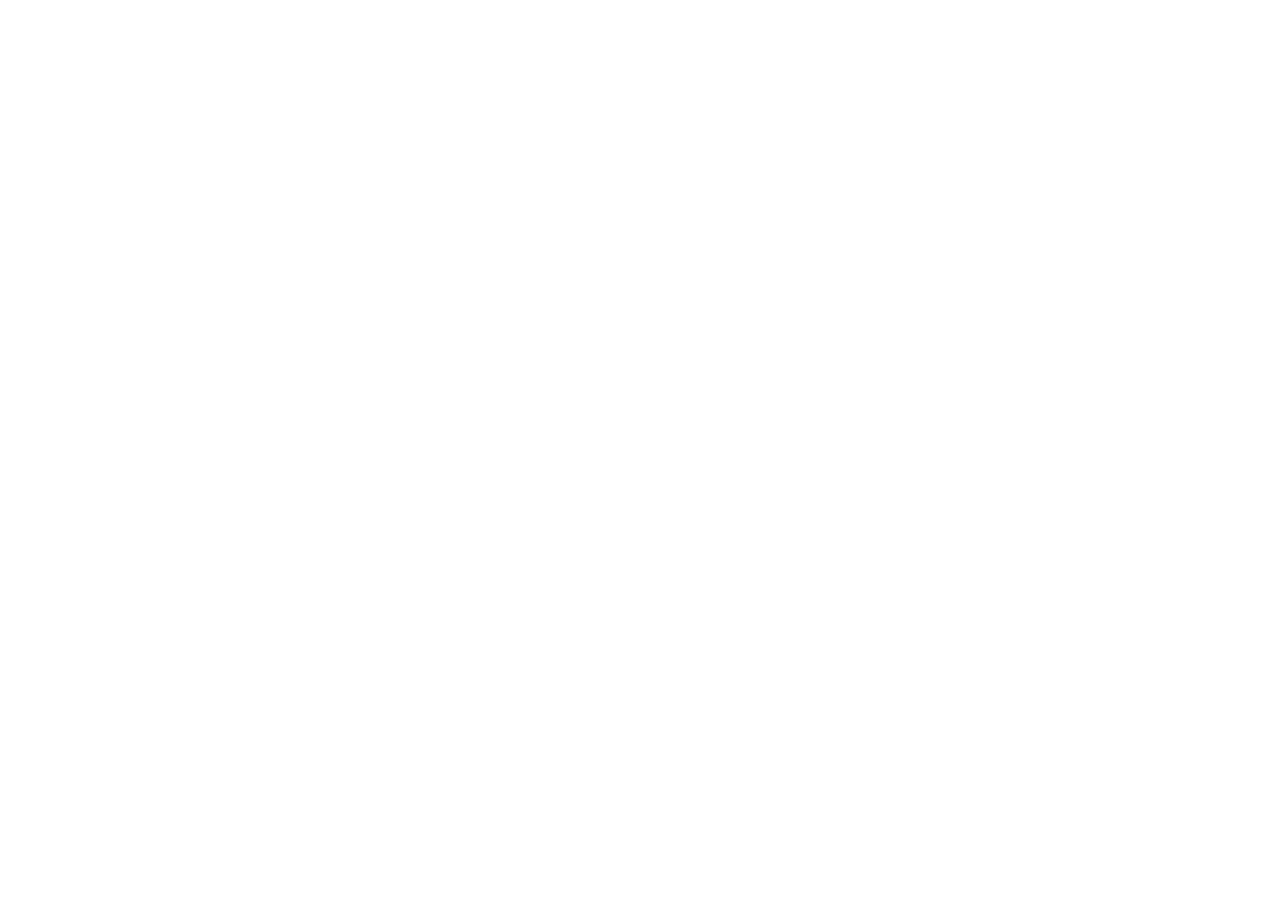
==== index.html @ 3d8af097 "1" ====
<!DOCTYPE html>
<html lang="zh-CN">
  <head>
    <meta charset="UTF-8" />
    <meta name="viewport" content="width=device-width, initial-scale=1.0" />
    <title>Document</title>
  </head>
  <body></body>
</html>
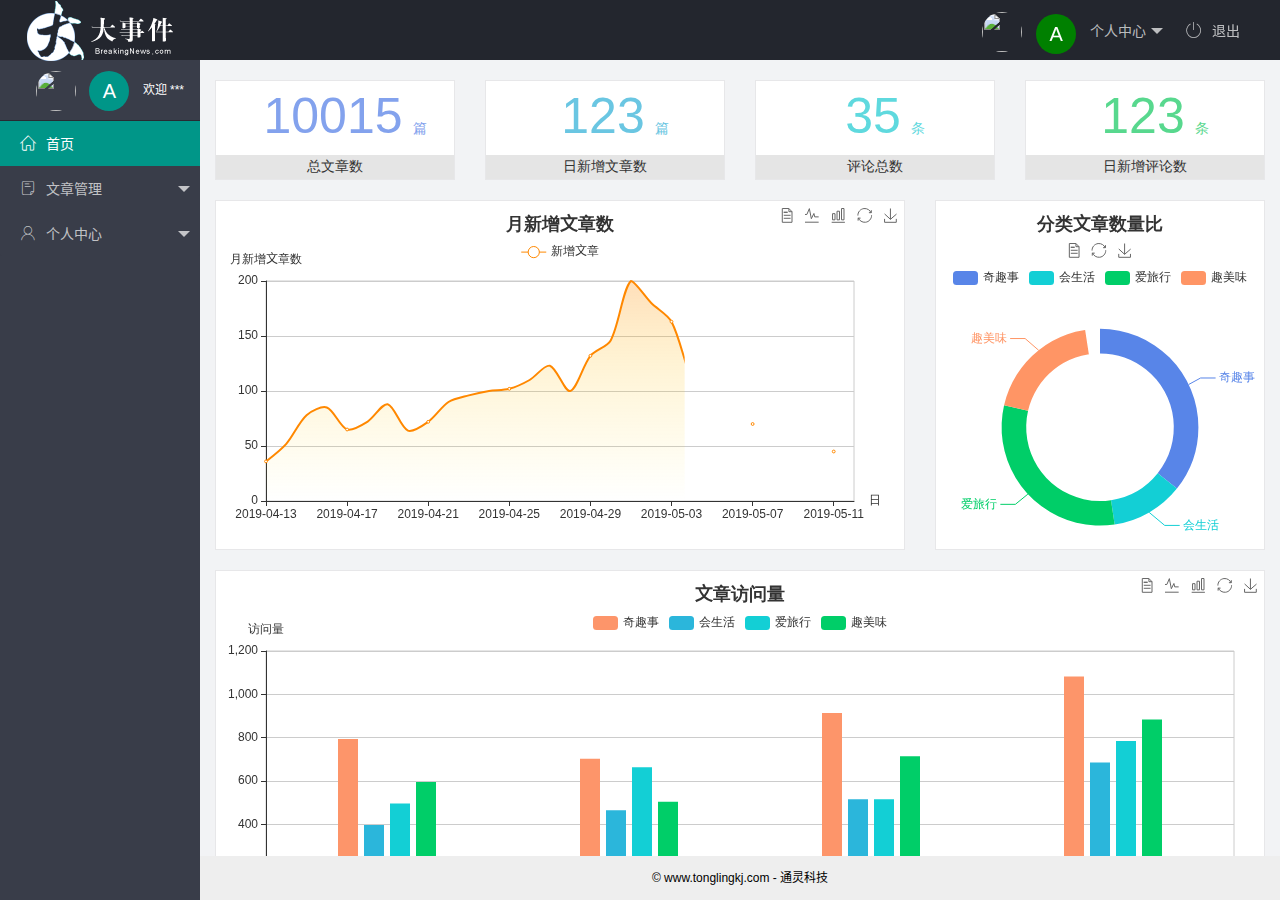
==== commit 50d8e5ea: "初步" ====
--- a/index.html
+++ b/index.html
@@ -4,6 +4,114 @@
     <meta charset="UTF-8" />
     <meta name="viewport" content="width=device-width, initial-scale=1.0" />
     <title>Document</title>
+    <link rel="stylesheet" href="./assets/lib/layui/css/layui.css" />
+    <link rel="stylesheet" href="./assets/fonts/iconfont.css" />
+    <link rel="stylesheet" href="./assets/css/idnex.css" />
   </head>
-  <body></body>
+  <body class="layui-layout-body">
+    <div class="layui-layout layui-layout-admin">
+      <div class="layui-header">
+        <div class="layui-logo">
+          <img src="./assets/images/logo.png" alt="" />
+        </div>
+        <ul class="layui-nav layui-layout-right">
+          <li class="layui-nav-item class="userinfo"">
+            <a href="javascript:;">
+              <img src="http://t.cn/RCzsdCq" class="layui-nav-img" />
+              <span class="a-text">A</span>
+              个人中心
+            </a>
+            <dl class="layui-nav-child">
+              <dd>
+                <a href="#">基本资料</a>
+              </dd>
+              <dd><a href="">更换头像</a></dd>
+              <dd><a href="">重置头像</a></dd>
+            </dl>
+          </li>
+          <li class="layui-nav-item">
+            <a href=""><span class="iconfont icon-tuichu"></span>退出</a>
+          </li>
+        </ul>
+      </div>
+
+      <div class="layui-side layui-bg-black">
+        <div class="layui-side-scroll">
+          <div class="userinfo">
+            <img src="http://t.cn/RCzsdCq" class="layui-nav-img" />
+            <span class="text-avatar">A</span>
+            <span id="welcome">欢迎 ***</span>
+          </div>
+          <!-- 左侧导航区域（可配合layui已有的垂直导航） -->
+          <ul
+            class="layui-nav layui-nav-tree"
+            lay-shrink="all"
+            lay-filter="test"
+          >
+            <li class="layui-nav-item layui-this">
+              <a href="./home/dashboard.html" target="fm"
+                ><span class="iconfont icon-home"></span>首页</a
+              >
+            </li>
+            <li class="layui-nav-item">
+              <a class="" href="javascript:;"
+                ><span class="iconfont icon-16"></span>文章管理</a
+              >
+              <dl class="layui-nav-child">
+                <dd>
+                  <a href="javascript:;">
+                    <i class="layui-icon layui-icon-app"></i> 文章类别</a
+                  >
+                </dd>
+                <dd>
+                  <a href="javascript:;"
+                    ><i class="layui-icon layui-icon-app"></i> 文章列表</a
+                  >
+                </dd>
+                <dd>
+                  <a href="javascript:;"
+                    ><i class="layui-icon layui-icon-app"></i> 发布文章</a
+                  >
+                </dd>
+              </dl>
+            </li>
+            <li class="layui-nav-item">
+              <a href="javascript:;"
+                ><span class="iconfont icon-user"></span>个人中心</a
+              >
+              <dl class="layui-nav-child">
+                <dd>
+                  <a href="javascript:;"
+                    ><i class="layui-icon layui-icon-app"></i> 基本资料</a
+                  >
+                </dd>
+                <dd>
+                  <a href="javascript:;"
+                    ><i class="layui-icon layui-icon-app"></i> 更换头像</a
+                  >
+                </dd>
+                <dd>
+                  <a href="javascript:;"
+                    ><i class="layui-icon layui-icon-app"></i> 重置密码</a
+                  >
+                </dd>
+              </dl>
+            </li>
+          </ul>
+        </div>
+      </div>
+
+      <div class="layui-body">
+        <!-- 内容主体区域 -->
+        <iframe name="fm" src="./home/dashboard.html" frameborder="0"></iframe>
+      </div>
+      <div class="layui-footer">
+        <!-- 底部固定区域 -->
+
+        © www.tonglingkj.com - 通灵科技
+      </div>
+    </div>
+  </body>
+  <script src="./assets/lib/layui/layui.all.js"></script>
+  <script src="./assets/lib/layui/layui.js"></script>
 </html>
--- a/assets/lib/layui/css/layui.css
+++ b/assets/lib/layui/css/layui.css
@@ -0,0 +1,2 @@
+/** layui-v2.5.5 MIT License By https://www.layui.com */
+ .layui-inline,img{display:inline-block;vertical-align:middle}h1,h2,h3,h4,h5,h6{font-weight:400}.layui-edge,.layui-header,.layui-inline,.layui-main{position:relative}.layui-body,.layui-edge,.layui-elip{overflow:hidden}.layui-btn,.layui-edge,.layui-inline,img{vertical-align:middle}.layui-btn,.layui-disabled,.layui-icon,.layui-unselect{-moz-user-select:none;-webkit-user-select:none;-ms-user-select:none}.layui-elip,.layui-form-checkbox span,.layui-form-pane .layui-form-label{text-overflow:ellipsis;white-space:nowrap}.layui-breadcrumb,.layui-tree-btnGroup{visibility:hidden}blockquote,body,button,dd,div,dl,dt,form,h1,h2,h3,h4,h5,h6,input,li,ol,p,pre,td,textarea,th,ul{margin:0;padding:0;-webkit-tap-highlight-color:rgba(0,0,0,0)}a:active,a:hover{outline:0}img{border:none}li{list-style:none}table{border-collapse:collapse;border-spacing:0}h4,h5,h6{font-size:100%}button,input,optgroup,option,select,textarea{font-family:inherit;font-size:inherit;font-style:inherit;font-weight:inherit;outline:0}pre{white-space:pre-wrap;white-space:-moz-pre-wrap;white-space:-pre-wrap;white-space:-o-pre-wrap;word-wrap:break-word}body{line-height:24px;font:14px Helvetica Neue,Helvetica,PingFang SC,Tahoma,Arial,sans-serif}hr{height:1px;margin:10px 0;border:0;clear:both}a{color:#333;text-decoration:none}a:hover{color:#777}a cite{font-style:normal;*cursor:pointer}.layui-border-box,.layui-border-box *{box-sizing:border-box}.layui-box,.layui-box *{box-sizing:content-box}.layui-clear{clear:both;*zoom:1}.layui-clear:after{content:'\20';clear:both;*zoom:1;display:block;height:0}.layui-inline{*display:inline;*zoom:1}.layui-edge{display:inline-block;width:0;height:0;border-width:6px;border-style:dashed;border-color:transparent}.layui-edge-top{top:-4px;border-bottom-color:#999;border-bottom-style:solid}.layui-edge-right{border-left-color:#999;border-left-style:solid}.layui-edge-bottom{top:2px;border-top-color:#999;border-top-style:solid}.layui-edge-left{border-right-color:#999;border-right-style:solid}.layui-disabled,.layui-disabled:hover{color:#d2d2d2!important;cursor:not-allowed!important}.layui-circle{border-radius:100%}.layui-show{display:block!important}.layui-hide{display:none!important}@font-face{font-family:layui-icon;src:url(../font/iconfont.eot?v=250);src:url(../font/iconfont.eot?v=250#iefix) format('embedded-opentype'),url(../font/iconfont.woff2?v=250) format('woff2'),url(../font/iconfont.woff?v=250) format('woff'),url(../font/iconfont.ttf?v=250) format('truetype'),url(../font/iconfont.svg?v=250#layui-icon) format('svg')}.layui-icon{font-family:layui-icon!important;font-size:16px;font-style:normal;-webkit-font-smoothing:antialiased;-moz-osx-font-smoothing:grayscale}.layui-icon-reply-fill:before{content:"\e611"}.layui-icon-set-fill:before{content:"\e614"}.layui-icon-menu-fill:before{content:"\e60f"}.layui-icon-search:before{content:"\e615"}.layui-icon-share:before{content:"\e641"}.layui-icon-set-sm:before{content:"\e620"}.layui-icon-engine:before{content:"\e628"}.layui-icon-close:before{content:"\1006"}.layui-icon-close-fill:before{content:"\1007"}.layui-icon-chart-screen:before{content:"\e629"}.layui-icon-star:before{content:"\e600"}.layui-icon-circle-dot:before{content:"\e617"}.layui-icon-chat:before{content:"\e606"}.layui-icon-release:before{content:"\e609"}.layui-icon-list:before{content:"\e60a"}.layui-icon-chart:before{content:"\e62c"}.layui-icon-ok-circle:before{content:"\1005"}.layui-icon-layim-theme:before{content:"\e61b"}.layui-icon-table:before{content:"\e62d"}.layui-icon-right:before{content:"\e602"}.layui-icon-left:before{content:"\e603"}.layui-icon-cart-simple:before{content:"\e698"}.layui-icon-face-cry:before{content:"\e69c"}.layui-icon-face-smile:before{content:"\e6af"}.layui-icon-survey:before{content:"\e6b2"}.layui-icon-tree:before{content:"\e62e"}.layui-icon-upload-circle:before{content:"\e62f"}.layui-icon-add-circle:before{content:"\e61f"}.layui-icon-download-circle:before{content:"\e601"}.layui-icon-templeate-1:before{content:"\e630"}.layui-icon-util:before{content:"\e631"}.layui-icon-face-surprised:before{content:"\e664"}.layui-icon-edit:before{content:"\e642"}.layui-icon-speaker:before{content:"\e645"}.layui-icon-down:before{content:"\e61a"}.layui-icon-file:before{content:"\e621"}.layui-icon-layouts:before{content:"\e632"}.layui-icon-rate-half:before{content:"\e6c9"}.layui-icon-add-circle-fine:before{content:"\e608"}.layui-icon-prev-circle:before{content:"\e633"}.layui-icon-read:before{content:"\e705"}.layui-icon-404:before{content:"\e61c"}.layui-icon-carousel:before{content:"\e634"}.layui-icon-help:before{content:"\e607"}.layui-icon-code-circle:before{content:"\e635"}.layui-icon-water:before{content:"\e636"}.layui-icon-username:before{content:"\e66f"}.layui-icon-find-fill:before{content:"\e670"}.layui-icon-about:before{content:"\e60b"}.layui-icon-location:before{content:"\e715"}.layui-icon-up:before{content:"\e619"}.layui-icon-pause:before{content:"\e651"}.layui-icon-date:before{content:"\e637"}.layui-icon-layim-uploadfile:before{content:"\e61d"}.layui-icon-delete:before{content:"\e640"}.layui-icon-play:before{content:"\e652"}.layui-icon-top:before{content:"\e604"}.layui-icon-friends:before{content:"\e612"}.layui-icon-refresh-3:before{content:"\e9aa"}.layui-icon-ok:before{content:"\e605"}.layui-icon-layer:before{content:"\e638"}.layui-icon-face-smile-fine:before{content:"\e60c"}.layui-icon-dollar:before{content:"\e659"}.layui-icon-group:before{content:"\e613"}.layui-icon-layim-download:before{content:"\e61e"}.layui-icon-picture-fine:before{content:"\e60d"}.layui-icon-link:before{content:"\e64c"}.layui-icon-diamond:before{content:"\e735"}.layui-icon-log:before{content:"\e60e"}.layui-icon-rate-solid:before{content:"\e67a"}.layui-icon-fonts-del:before{content:"\e64f"}.layui-icon-unlink:before{content:"\e64d"}.layui-icon-fonts-clear:before{content:"\e639"}.layui-icon-triangle-r:before{content:"\e623"}.layui-icon-circle:before{content:"\e63f"}.layui-icon-radio:before{content:"\e643"}.layui-icon-align-center:before{content:"\e647"}.layui-icon-align-right:before{content:"\e648"}.layui-icon-align-left:before{content:"\e649"}.layui-icon-loading-1:before{content:"\e63e"}.layui-icon-return:before{content:"\e65c"}.layui-icon-fonts-strong:before{content:"\e62b"}.layui-icon-upload:before{content:"\e67c"}.layui-icon-dialogue:before{content:"\e63a"}.layui-icon-video:before{content:"\e6ed"}.layui-icon-headset:before{content:"\e6fc"}.layui-icon-cellphone-fine:before{content:"\e63b"}.layui-icon-add-1:before{content:"\e654"}.layui-icon-face-smile-b:before{content:"\e650"}.layui-icon-fonts-html:before{content:"\e64b"}.layui-icon-form:before{content:"\e63c"}.layui-icon-cart:before{content:"\e657"}.layui-icon-camera-fill:before{content:"\e65d"}.layui-icon-tabs:before{content:"\e62a"}.layui-icon-fonts-code:before{content:"\e64e"}.layui-icon-fire:before{content:"\e756"}.layui-icon-set:before{content:"\e716"}.layui-icon-fonts-u:before{content:"\e646"}.layui-icon-triangle-d:before{content:"\e625"}.layui-icon-tips:before{content:"\e702"}.layui-icon-picture:before{content:"\e64a"}.layui-icon-more-vertical:before{content:"\e671"}.layui-icon-flag:before{content:"\e66c"}.layui-icon-loading:before{content:"\e63d"}.layui-icon-fonts-i:before{content:"\e644"}.layui-icon-refresh-1:before{content:"\e666"}.layui-icon-rmb:before{content:"\e65e"}.layui-icon-home:before{content:"\e68e"}.layui-icon-user:before{content:"\e770"}.layui-icon-notice:before{content:"\e667"}.layui-icon-login-weibo:before{content:"\e675"}.layui-icon-voice:before{content:"\e688"}.layui-icon-upload-drag:before{content:"\e681"}.layui-icon-login-qq:before{content:"\e676"}.layui-icon-snowflake:before{content:"\e6b1"}.layui-icon-file-b:before{content:"\e655"}.layui-icon-template:before{content:"\e663"}.layui-icon-auz:before{content:"\e672"}.layui-icon-console:before{content:"\e665"}.layui-icon-app:before{content:"\e653"}.layui-icon-prev:before{content:"\e65a"}.layui-icon-website:before{content:"\e7ae"}.layui-icon-next:before{content:"\e65b"}.layui-icon-component:before{content:"\e857"}.layui-icon-more:before{content:"\e65f"}.layui-icon-login-wechat:before{content:"\e677"}.layui-icon-shrink-right:before{content:"\e668"}.layui-icon-spread-left:before{content:"\e66b"}.layui-icon-camera:before{content:"\e660"}.layui-icon-note:before{content:"\e66e"}.layui-icon-refresh:before{content:"\e669"}.layui-icon-female:before{content:"\e661"}.layui-icon-male:before{content:"\e662"}.layui-icon-password:before{content:"\e673"}.layui-icon-senior:before{content:"\e674"}.layui-icon-theme:before{content:"\e66a"}.layui-icon-tread:before{content:"\e6c5"}.layui-icon-praise:before{content:"\e6c6"}.layui-icon-star-fill:before{content:"\e658"}.layui-icon-rate:before{content:"\e67b"}.layui-icon-template-1:before{content:"\e656"}.layui-icon-vercode:before{content:"\e679"}.layui-icon-cellphone:before{content:"\e678"}.layui-icon-screen-full:before{content:"\e622"}.layui-icon-screen-restore:before{content:"\e758"}.layui-icon-cols:before{content:"\e610"}.layui-icon-export:before{content:"\e67d"}.layui-icon-print:before{content:"\e66d"}.layui-icon-slider:before{content:"\e714"}.layui-icon-addition:before{content:"\e624"}.layui-icon-subtraction:before{content:"\e67e"}.layui-icon-service:before{content:"\e626"}.layui-icon-transfer:before{content:"\e691"}.layui-main{width:1140px;margin:0 auto}.layui-header{z-index:1000;height:60px}.layui-header a:hover{transition:all .5s;-webkit-transition:all .5s}.layui-side{position:fixed;left:0;top:0;bottom:0;z-index:999;width:200px;overflow-x:hidden}.layui-side-scroll{position:relative;width:220px;height:100%;overflow-x:hidden}.layui-body{position:absolute;left:200px;right:0;top:0;bottom:0;z-index:998;width:auto;overflow-y:auto;box-sizing:border-box}.layui-layout-body{overflow:hidden}.layui-layout-admin .layui-header{background-color:#23262E}.layui-layout-admin .layui-side{top:60px;width:200px;overflow-x:hidden}.layui-layout-admin .layui-body{position:fixed;top:60px;bottom:44px}.layui-layout-admin .layui-main{width:auto;margin:0 15px}.layui-layout-admin .layui-footer{position:fixed;left:200px;right:0;bottom:0;height:44px;line-height:44px;padding:0 15px;background-color:#eee}.layui-layout-admin .layui-logo{position:absolute;left:0;top:0;width:200px;height:100%;line-height:60px;text-align:center;color:#009688;font-size:16px}.layui-layout-admin .layui-header .layui-nav{background:0 0}.layui-layout-left{position:absolute!important;left:200px;top:0}.layui-layout-right{position:absolute!important;right:0;top:0}.layui-container{position:relative;margin:0 auto;padding:0 15px;box-sizing:border-box}.layui-fluid{position:relative;margin:0 auto;padding:0 15px}.layui-row:after,.layui-row:before{content:'';display:block;clear:both}.layui-col-lg1,.layui-col-lg10,.layui-col-lg11,.layui-col-lg12,.layui-col-lg2,.layui-col-lg3,.layui-col-lg4,.layui-col-lg5,.layui-col-lg6,.layui-col-lg7,.layui-col-lg8,.layui-col-lg9,.layui-col-md1,.layui-col-md10,.layui-col-md11,.layui-col-md12,.layui-col-md2,.layui-col-md3,.layui-col-md4,.layui-col-md5,.layui-col-md6,.layui-col-md7,.layui-col-md8,.layui-col-md9,.layui-col-sm1,.layui-col-sm10,.layui-col-sm11,.layui-col-sm12,.layui-col-sm2,.layui-col-sm3,.layui-col-sm4,.layui-col-sm5,.layui-col-sm6,.layui-col-sm7,.layui-col-sm8,.layui-col-sm9,.layui-col-xs1,.layui-col-xs10,.layui-col-xs11,.layui-col-xs12,.layui-col-xs2,.layui-col-xs3,.layui-col-xs4,.layui-col-xs5,.layui-col-xs6,.layui-col-xs7,.layui-col-xs8,.layui-col-xs9{position:relative;display:block;box-sizing:border-box}.layui-col-xs1,.layui-col-xs10,.layui-col-xs11,.layui-col-xs12,.layui-col-xs2,.layui-col-xs3,.layui-col-xs4,.layui-col-xs5,.layui-col-xs6,.layui-col-xs7,.layui-col-xs8,.layui-col-xs9{float:left}.layui-col-xs1{width:8.33333333%}.layui-col-xs2{width:16.66666667%}.layui-col-xs3{width:25%}.layui-col-xs4{width:33.33333333%}.layui-col-xs5{width:41.66666667%}.layui-col-xs6{width:50%}.layui-col-xs7{width:58.33333333%}.layui-col-xs8{width:66.66666667%}.layui-col-xs9{width:75%}.layui-col-xs10{width:83.33333333%}.layui-col-xs11{width:91.66666667%}.layui-col-xs12{width:100%}.layui-col-xs-offset1{margin-left:8.33333333%}.layui-col-xs-offset2{margin-left:16.66666667%}.layui-col-xs-offset3{margin-left:25%}.layui-col-xs-offset4{margin-left:33.33333333%}.layui-col-xs-offset5{margin-left:41.66666667%}.layui-col-xs-offset6{margin-left:50%}.layui-col-xs-offset7{margin-left:58.33333333%}.layui-col-xs-offset8{margin-left:66.66666667%}.layui-col-xs-offset9{margin-left:75%}.layui-col-xs-offset10{margin-left:83.33333333%}.layui-col-xs-offset11{margin-left:91.66666667%}.layui-col-xs-offset12{margin-left:100%}@media screen and (max-width:768px){.layui-hide-xs{display:none!important}.layui-show-xs-block{display:block!important}.layui-show-xs-inline{display:inline!important}.layui-show-xs-inline-block{display:inline-block!important}}@media screen and (min-width:768px){.layui-container{width:750px}.layui-hide-sm{display:none!important}.layui-show-sm-block{display:block!important}.layui-show-sm-inline{display:inline!important}.layui-show-sm-inline-block{display:inline-block!important}.layui-col-sm1,.layui-col-sm10,.layui-col-sm11,.layui-col-sm12,.layui-col-sm2,.layui-col-sm3,.layui-col-sm4,.layui-col-sm5,.layui-col-sm6,.layui-col-sm7,.layui-col-sm8,.layui-col-sm9{float:left}.layui-col-sm1{width:8.33333333%}.layui-col-sm2{width:16.66666667%}.layui-col-sm3{width:25%}.layui-col-sm4{width:33.33333333%}.layui-col-sm5{width:41.66666667%}.layui-col-sm6{width:50%}.layui-col-sm7{width:58.33333333%}.layui-col-sm8{width:66.66666667%}.layui-col-sm9{width:75%}.layui-col-sm10{width:83.33333333%}.layui-col-sm11{width:91.66666667%}.layui-col-sm12{width:100%}.layui-col-sm-offset1{margin-left:8.33333333%}.layui-col-sm-offset2{margin-left:16.66666667%}.layui-col-sm-offset3{margin-left:25%}.layui-col-sm-offset4{margin-left:33.33333333%}.layui-col-sm-offset5{margin-left:41.66666667%}.layui-col-sm-offset6{margin-left:50%}.layui-col-sm-offset7{margin-left:58.33333333%}.layui-col-sm-offset8{margin-left:66.66666667%}.layui-col-sm-offset9{margin-left:75%}.layui-col-sm-offset10{margin-left:83.33333333%}.layui-col-sm-offset11{margin-left:91.66666667%}.layui-col-sm-offset12{margin-left:100%}}@media screen and (min-width:992px){.layui-container{width:970px}.layui-hide-md{display:none!important}.layui-show-md-block{display:block!important}.layui-show-md-inline{display:inline!important}.layui-show-md-inline-block{display:inline-block!important}.layui-col-md1,.layui-col-md10,.layui-col-md11,.layui-col-md12,.layui-col-md2,.layui-col-md3,.layui-col-md4,.layui-col-md5,.layui-col-md6,.layui-col-md7,.layui-col-md8,.layui-col-md9{float:left}.layui-col-md1{width:8.33333333%}.layui-col-md2{width:16.66666667%}.layui-col-md3{width:25%}.layui-col-md4{width:33.33333333%}.layui-col-md5{width:41.66666667%}.layui-col-md6{width:50%}.layui-col-md7{width:58.33333333%}.layui-col-md8{width:66.66666667%}.layui-col-md9{width:75%}.layui-col-md10{width:83.33333333%}.layui-col-md11{width:91.66666667%}.layui-col-md12{width:100%}.layui-col-md-offset1{margin-left:8.33333333%}.layui-col-md-offset2{margin-left:16.66666667%}.layui-col-md-offset3{margin-left:25%}.layui-col-md-offset4{margin-left:33.33333333%}.layui-col-md-offset5{margin-left:41.66666667%}.layui-col-md-offset6{margin-left:50%}.layui-col-md-offset7{margin-left:58.33333333%}.layui-col-md-offset8{margin-left:66.66666667%}.layui-col-md-offset9{margin-left:75%}.layui-col-md-offset10{margin-left:83.33333333%}.layui-col-md-offset11{margin-left:91.66666667%}.layui-col-md-offset12{margin-left:100%}}@media screen and (min-width:1200px){.layui-container{width:1170px}.layui-hide-lg{display:none!important}.layui-show-lg-block{display:block!important}.layui-show-lg-inline{display:inline!important}.layui-show-lg-inline-block{display:inline-block!important}.layui-col-lg1,.layui-col-lg10,.layui-col-lg11,.layui-col-lg12,.layui-col-lg2,.layui-col-lg3,.layui-col-lg4,.layui-col-lg5,.layui-col-lg6,.layui-col-lg7,.layui-col-lg8,.layui-col-lg9{float:left}.layui-col-lg1{width:8.33333333%}.layui-col-lg2{width:16.66666667%}.layui-col-lg3{width:25%}.layui-col-lg4{width:33.33333333%}.layui-col-lg5{width:41.66666667%}.layui-col-lg6{width:50%}.layui-col-lg7{width:58.33333333%}.layui-col-lg8{width:66.66666667%}.layui-col-lg9{width:75%}.layui-col-lg10{width:83.33333333%}.layui-col-lg11{width:91.66666667%}.layui-col-lg12{width:100%}.layui-col-lg-offset1{margin-left:8.33333333%}.layui-col-lg-offset2{margin-left:16.66666667%}.layui-col-lg-offset3{margin-left:25%}.layui-col-lg-offset4{margin-left:33.33333333%}.layui-col-lg-offset5{margin-left:41.66666667%}.layui-col-lg-offset6{margin-left:50%}.layui-col-lg-offset7{margin-left:58.33333333%}.layui-col-lg-offset8{margin-left:66.66666667%}.layui-col-lg-offset9{margin-left:75%}.layui-col-lg-offset10{margin-left:83.33333333%}.layui-col-lg-offset11{margin-left:91.66666667%}.layui-col-lg-offset12{margin-left:100%}}.layui-col-space1{margin:-.5px}.layui-col-space1>*{padding:.5px}.layui-col-space3{margin:-1.5px}.layui-col-space3>*{padding:1.5px}.layui-col-space5{margin:-2.5px}.layui-col-space5>*{padding:2.5px}.layui-col-space8{margin:-3.5px}.layui-col-space8>*{padding:3.5px}.layui-col-space10{margin:-5px}.layui-col-space10>*{padding:5px}.layui-col-space12{margin:-6px}.layui-col-space12>*{padding:6px}.layui-col-space15{margin:-7.5px}.layui-col-space15>*{padding:7.5px}.layui-col-space18{margin:-9px}.layui-col-space18>*{padding:9px}.layui-col-space20{margin:-10px}.layui-col-space20>*{padding:10px}.layui-col-space22{margin:-11px}.layui-col-space22>*{padding:11px}.layui-col-space25{margin:-12.5px}.layui-col-space25>*{padding:12.5px}.layui-col-space30{margin:-15px}.layui-col-space30>*{padding:15px}.layui-btn,.layui-input,.layui-select,.layui-textarea,.layui-upload-button{outline:0;-webkit-appearance:none;transition:all .3s;-webkit-transition:all .3s;box-sizing:border-box}.layui-elem-quote{margin-bottom:10px;padding:15px;line-height:22px;border-left:5px solid #009688;border-radius:0 2px 2px 0;background-color:#f2f2f2}.layui-quote-nm{border-style:solid;border-width:1px 1px 1px 5px;background:0 0}.layui-elem-field{margin-bottom:10px;padding:0;border-width:1px;border-style:solid}.layui-elem-field legend{margin-left:20px;padding:0 10px;font-size:20px;font-weight:300}.layui-field-title{margin:10px 0 20px;border-width:1px 0 0}.layui-field-box{padding:10px 15px}.layui-field-title .layui-field-box{padding:10px 0}.layui-progress{position:relative;height:6px;border-radius:20px;background-color:#e2e2e2}.layui-progress-bar{position:absolute;left:0;top:0;width:0;max-width:100%;height:6px;border-radius:20px;text-align:right;background-color:#5FB878;transition:all .3s;-webkit-transition:all .3s}.layui-progress-big,.layui-progress-big .layui-progress-bar{height:18px;line-height:18px}.layui-progress-text{position:relative;top:-20px;line-height:18px;font-size:12px;color:#666}.layui-progress-big .layui-progress-text{position:static;padding:0 10px;color:#fff}.layui-collapse{border-width:1px;border-style:solid;border-radius:2px}.layui-colla-content,.layui-colla-item{border-top-width:1px;border-top-style:solid}.layui-colla-item:first-child{border-top:none}.layui-colla-title{position:relative;height:42px;line-height:42px;padding:0 15px 0 35px;color:#333;background-color:#f2f2f2;cursor:pointer;font-size:14px;overflow:hidden}.layui-colla-content{display:none;padding:10px 15px;line-height:22px;color:#666}.layui-colla-icon{position:absolute;left:15px;top:0;font-size:14px}.layui-card{margin-bottom:15px;border-radius:2px;background-color:#fff;box-shadow:0 1px 2px 0 rgba(0,0,0,.05)}.layui-card:last-child{margin-bottom:0}.layui-card-header{position:relative;height:42px;line-height:42px;padding:0 15px;border-bottom:1px solid #f6f6f6;color:#333;border-radius:2px 2px 0 0;font-size:14px}.layui-bg-black,.layui-bg-blue,.layui-bg-cyan,.layui-bg-green,.layui-bg-orange,.layui-bg-red{color:#fff!important}.layui-card-body{position:relative;padding:10px 15px;line-height:24px}.layui-card-body[pad15]{padding:15px}.layui-card-body[pad20]{padding:20px}.layui-card-body .layui-table{margin:5px 0}.layui-card .layui-tab{margin:0}.layui-panel-window{position:relative;padding:15px;border-radius:0;border-top:5px solid #E6E6E6;background-color:#fff}.layui-auxiliar-moving{position:fixed;left:0;right:0;top:0;bottom:0;width:100%;height:100%;background:0 0;z-index:9999999999}.layui-form-label,.layui-form-mid,.layui-form-select,.layui-input-block,.layui-input-inline,.layui-textarea{position:relative}.layui-bg-red{background-color:#FF5722!important}.layui-bg-orange{background-color:#FFB800!important}.layui-bg-green{background-color:#009688!important}.layui-bg-cyan{background-color:#2F4056!important}.layui-bg-blue{background-color:#1E9FFF!important}.layui-bg-black{background-color:#393D49!important}.layui-bg-gray{background-color:#eee!important;color:#666!important}.layui-badge-rim,.layui-colla-content,.layui-colla-item,.layui-collapse,.layui-elem-field,.layui-form-pane .layui-form-item[pane],.layui-form-pane .layui-form-label,.layui-input,.layui-layedit,.layui-layedit-tool,.layui-quote-nm,.layui-select,.layui-tab-bar,.layui-tab-card,.layui-tab-title,.layui-tab-title .layui-this:after,.layui-textarea{border-color:#e6e6e6}.layui-timeline-item:before,hr{background-color:#e6e6e6}.layui-text{line-height:22px;font-size:14px;color:#666}.layui-text h1,.layui-text h2,.layui-text h3{font-weight:500;color:#333}.layui-text h1{font-size:30px}.layui-text h2{font-size:24px}.layui-text h3{font-size:18px}.layui-text a:not(.layui-btn){color:#01AAED}.layui-text a:not(.layui-btn):hover{text-decoration:underline}.layui-text ul{padding:5px 0 5px 15px}.layui-text ul li{margin-top:5px;list-style-type:disc}.layui-text em,.layui-word-aux{color:#999!important;padding:0 5px!important}.layui-btn{display:inline-block;height:38px;line-height:38px;padding:0 18px;background-color:#009688;color:#fff;white-space:nowrap;text-align:center;font-size:14px;border:none;border-radius:2px;cursor:pointer}.layui-btn:hover{opacity:.8;filter:alpha(opacity=80);color:#fff}.layui-btn:active{opacity:1;filter:alpha(opacity=100)}.layui-btn+.layui-btn{margin-left:10px}.layui-btn-container{font-size:0}.layui-btn-container .layui-btn{margin-right:10px;margin-bottom:10px}.layui-btn-container .layui-btn+.layui-btn{margin-left:0}.layui-table .layui-btn-container .layui-btn{margin-bottom:9px}.layui-btn-radius{border-radius:100px}.layui-btn .layui-icon{margin-right:3px;font-size:18px;vertical-align:bottom;vertical-align:middle\9}.layui-btn-primary{border:1px solid #C9C9C9;background-color:#fff;color:#555}.layui-btn-primary:hover{border-color:#009688;color:#333}.layui-btn-normal{background-color:#1E9FFF}.layui-btn-warm{background-color:#FFB800}.layui-btn-danger{background-color:#FF5722}.layui-btn-checked{background-color:#5FB878}.layui-btn-disabled,.layui-btn-disabled:active,.layui-btn-disabled:hover{border:1px solid #e6e6e6;background-color:#FBFBFB;color:#C9C9C9;cursor:not-allowed;opacity:1}.layui-btn-lg{height:44px;line-height:44px;padding:0 25px;font-size:16px}.layui-btn-sm{height:30px;line-height:30px;padding:0 10px;font-size:12px}.layui-btn-sm i{font-size:16px!important}.layui-btn-xs{height:22px;line-height:22px;padding:0 5px;font-size:12px}.layui-btn-xs i{font-size:14px!important}.layui-btn-group{display:inline-block;vertical-align:middle;font-size:0}.layui-btn-group .layui-btn{margin-left:0!important;margin-right:0!important;border-left:1px solid rgba(255,255,255,.5);border-radius:0}.layui-btn-group .layui-btn-primary{border-left:none}.layui-btn-group .layui-btn-primary:hover{border-color:#C9C9C9;color:#009688}.layui-btn-group .layui-btn:first-child{border-left:none;border-radius:2px 0 0 2px}.layui-btn-group .layui-btn-primary:first-child{border-left:1px solid #c9c9c9}.layui-btn-group .layui-btn:last-child{border-radius:0 2px 2px 0}.layui-btn-group .layui-btn+.layui-btn{margin-left:0}.layui-btn-group+.layui-btn-group{margin-left:10px}.layui-btn-fluid{width:100%}.layui-input,.layui-select,.layui-textarea{height:38px;line-height:1.3;line-height:38px\9;border-width:1px;border-style:solid;background-color:#fff;border-radius:2px}.layui-input::-webkit-input-placeholder,.layui-select::-webkit-input-placeholder,.layui-textarea::-webkit-input-placeholder{line-height:1.3}.layui-input,.layui-textarea{display:block;width:100%;padding-left:10px}.layui-input:hover,.layui-textarea:hover{border-color:#D2D2D2!important}.layui-input:focus,.layui-textarea:focus{border-color:#C9C9C9!important}.layui-textarea{min-height:100px;height:auto;line-height:20px;padding:6px 10px;resize:vertical}.layui-select{padding:0 10px}.layui-form input[type=checkbox],.layui-form input[type=radio],.layui-form select{display:none}.layui-form [lay-ignore]{display:initial}.layui-form-item{margin-bottom:15px;clear:both;*zoom:1}.layui-form-item:after{content:'\20';clear:both;*zoom:1;display:block;height:0}.layui-form-label{float:left;display:block;padding:9px 15px;width:80px;font-weight:400;line-height:20px;text-align:right}.layui-form-label-col{display:block;float:none;padding:9px 0;line-height:20px;text-align:left}.layui-form-item .layui-inline{margin-bottom:5px;margin-right:10px}.layui-input-block{margin-left:110px;min-height:36px}.layui-input-inline{display:inline-block;vertical-align:middle}.layui-form-item .layui-input-inline{float:left;width:190px;margin-right:10px}.layui-form-text .layui-input-inline{width:auto}.layui-form-mid{float:left;display:block;padding:9px 0!important;line-height:20px;margin-right:10px}.layui-form-danger+.layui-form-select .layui-input,.layui-form-danger:focus{border-color:#FF5722!important}.layui-form-select .layui-input{padding-right:30px;cursor:pointer}.layui-form-select .layui-edge{position:absolute;right:10px;top:50%;margin-top:-3px;cursor:pointer;border-width:6px;border-top-color:#c2c2c2;border-top-style:solid;transition:all .3s;-webkit-transition:all .3s}.layui-form-select dl{display:none;position:absolute;left:0;top:42px;padding:5px 0;z-index:899;min-width:100%;border:1px solid #d2d2d2;max-height:300px;overflow-y:auto;background-color:#fff;border-radius:2px;box-shadow:0 2px 4px rgba(0,0,0,.12);box-sizing:border-box}.layui-form-select dl dd,.layui-form-select dl dt{padding:0 10px;line-height:36px;white-space:nowrap;overflow:hidden;text-overflow:ellipsis}.layui-form-select dl dt{font-size:12px;color:#999}.layui-form-select dl dd{cursor:pointer}.layui-form-select dl dd:hover{background-color:#f2f2f2;-webkit-transition:.5s all;transition:.5s all}.layui-form-select .layui-select-group dd{padding-left:20px}.layui-form-select dl dd.layui-select-tips{padding-left:10px!important;color:#999}.layui-form-select dl dd.layui-this{background-color:#5FB878;color:#fff}.layui-form-checkbox,.layui-form-select dl dd.layui-disabled{background-color:#fff}.layui-form-selected dl{display:block}.layui-form-checkbox,.layui-form-checkbox *,.layui-form-switch{display:inline-block;vertical-align:middle}.layui-form-selected .layui-edge{margin-top:-9px;-webkit-transform:rotate(180deg);transform:rotate(180deg);margin-top:-3px\9}:root .layui-form-selected .layui-edge{margin-top:-9px\0/IE9}.layui-form-selectup dl{top:auto;bottom:42px}.layui-select-none{margin:5px 0;text-align:center;color:#999}.layui-select-disabled .layui-disabled{border-color:#eee!important}.layui-select-disabled .layui-edge{border-top-color:#d2d2d2}.layui-form-checkbox{position:relative;height:30px;line-height:30px;margin-right:10px;padding-right:30px;cursor:pointer;font-size:0;-webkit-transition:.1s linear;transition:.1s linear;box-sizing:border-box}.layui-form-checkbox span{padding:0 10px;height:100%;font-size:14px;border-radius:2px 0 0 2px;background-color:#d2d2d2;color:#fff;overflow:hidden}.layui-form-checkbox:hover span{background-color:#c2c2c2}.layui-form-checkbox i{position:absolute;right:0;top:0;width:30px;height:28px;border:1px solid #d2d2d2;border-left:none;border-radius:0 2px 2px 0;color:#fff;font-size:20px;text-align:center}.layui-form-checkbox:hover i{border-color:#c2c2c2;color:#c2c2c2}.layui-form-checked,.layui-form-checked:hover{border-color:#5FB878}.layui-form-checked span,.layui-form-checked:hover span{background-color:#5FB878}.layui-form-checked i,.layui-form-checked:hover i{color:#5FB878}.layui-form-item .layui-form-checkbox{margin-top:4px}.layui-form-checkbox[lay-skin=primary]{height:auto!important;line-height:normal!important;min-width:18px;min-height:18px;border:none!important;margin-right:0;padding-left:28px;padding-right:0;background:0 0}.layui-form-checkbox[lay-skin=primary] span{padding-left:0;padding-right:15px;line-height:18px;background:0 0;color:#666}.layui-form-checkbox[lay-skin=primary] i{right:auto;left:0;width:16px;height:16px;line-height:16px;border:1px solid #d2d2d2;font-size:12px;border-radius:2px;background-color:#fff;-webkit-transition:.1s linear;transition:.1s linear}.layui-form-checkbox[lay-skin=primary]:hover i{border-color:#5FB878;color:#fff}.layui-form-checked[lay-skin=primary] i{border-color:#5FB878!important;background-color:#5FB878;color:#fff}.layui-checkbox-disbaled[lay-skin=primary] span{background:0 0!important;color:#c2c2c2}.layui-checkbox-disbaled[lay-skin=primary]:hover i{border-color:#d2d2d2}.layui-form-item .layui-form-checkbox[lay-skin=primary]{margin-top:10px}.layui-form-switch{position:relative;height:22px;line-height:22px;min-width:35px;padding:0 5px;margin-top:8px;border:1px solid #d2d2d2;border-radius:20px;cursor:pointer;background-color:#fff;-webkit-transition:.1s linear;transition:.1s linear}.layui-form-switch i{position:absolute;left:5px;top:3px;width:16px;height:16px;border-radius:20px;background-color:#d2d2d2;-webkit-transition:.1s linear;transition:.1s linear}.layui-form-switch em{position:relative;top:0;width:25px;margin-left:21px;padding:0!important;text-align:center!important;color:#999!important;font-style:normal!important;font-size:12px}.layui-form-onswitch{border-color:#5FB878;background-color:#5FB878}.layui-checkbox-disbaled,.layui-checkbox-disbaled i{border-color:#e2e2e2!important}.layui-form-onswitch i{left:100%;margin-left:-21px;background-color:#fff}.layui-form-onswitch em{margin-left:5px;margin-right:21px;color:#fff!important}.layui-checkbox-disbaled span{background-color:#e2e2e2!important}.layui-checkbox-disbaled:hover i{color:#fff!important}[lay-radio]{display:none}.layui-form-radio,.layui-form-radio *{display:inline-block;vertical-align:middle}.layui-form-radio{line-height:28px;margin:6px 10px 0 0;padding-right:10px;cursor:pointer;font-size:0}.layui-form-radio *{font-size:14px}.layui-form-radio>i{margin-right:8px;font-size:22px;color:#c2c2c2}.layui-form-radio>i:hover,.layui-form-radioed>i{color:#5FB878}.layui-radio-disbaled>i{color:#e2e2e2!important}.layui-form-pane .layui-form-label{width:110px;padding:8px 15px;height:38px;line-height:20px;border-width:1px;border-style:solid;border-radius:2px 0 0 2px;text-align:center;background-color:#FBFBFB;overflow:hidden;box-sizing:border-box}.layui-form-pane .layui-input-inline{margin-left:-1px}.layui-form-pane .layui-input-block{margin-left:110px;left:-1px}.layui-form-pane .layui-input{border-radius:0 2px 2px 0}.layui-form-pane .layui-form-text .layui-form-label{float:none;width:100%;border-radius:2px;box-sizing:border-box;text-align:left}.layui-form-pane .layui-form-text .layui-input-inline{display:block;margin:0;top:-1px;clear:both}.layui-form-pane .layui-form-text .layui-input-block{margin:0;left:0;top:-1px}.layui-form-pane .layui-form-text .layui-textarea{min-height:100px;border-radius:0 0 2px 2px}.layui-form-pane .layui-form-checkbox{margin:4px 0 4px 10px}.layui-form-pane .layui-form-radio,.layui-form-pane .layui-form-switch{margin-top:6px;margin-left:10px}.layui-form-pane .layui-form-item[pane]{position:relative;border-width:1px;border-style:solid}.layui-form-pane .layui-form-item[pane] .layui-form-label{position:absolute;left:0;top:0;height:100%;border-width:0 1px 0 0}.layui-form-pane .layui-form-item[pane] .layui-input-inline{margin-left:110px}@media screen and (max-width:450px){.layui-form-item .layui-form-label{text-overflow:ellipsis;overflow:hidden;white-space:nowrap}.layui-form-item .layui-inline{display:block;margin-right:0;margin-bottom:20px;clear:both}.layui-form-item .layui-inline:after{content:'\20';clear:both;display:block;height:0}.layui-form-item .layui-input-inline{display:block;float:none;left:-3px;width:auto;margin:0 0 10px 112px}.layui-form-item .layui-input-inline+.layui-form-mid{margin-left:110px;top:-5px;padding:0}.layui-form-item .layui-form-checkbox{margin-right:5px;margin-bottom:5px}}.layui-layedit{border-width:1px;border-style:solid;border-radius:2px}.layui-layedit-tool{padding:3px 5px;border-bottom-width:1px;border-bottom-style:solid;font-size:0}.layedit-tool-fixed{position:fixed;top:0;border-top:1px solid #e2e2e2}.layui-layedit-tool .layedit-tool-mid,.layui-layedit-tool .layui-icon{display:inline-block;vertical-align:middle;text-align:center;font-size:14px}.layui-layedit-tool .layui-icon{position:relative;width:32px;height:30px;line-height:30px;margin:3px 5px;color:#777;cursor:pointer;border-radius:2px}.layui-layedit-tool .layui-icon:hover{color:#393D49}.layui-layedit-tool .layui-icon:active{color:#000}.layui-layedit-tool .layedit-tool-active{background-color:#e2e2e2;color:#000}.layui-layedit-tool .layui-disabled,.layui-layedit-tool .layui-disabled:hover{color:#d2d2d2;cursor:not-allowed}.layui-layedit-tool .layedit-tool-mid{width:1px;height:18px;margin:0 10px;background-color:#d2d2d2}.layedit-tool-html{width:50px!important;font-size:30px!important}.layedit-tool-b,.layedit-tool-code,.layedit-tool-help{font-size:16px!important}.layedit-tool-d,.layedit-tool-face,.layedit-tool-image,.layedit-tool-unlink{font-size:18px!important}.layedit-tool-image input{position:absolute;font-size:0;left:0;top:0;width:100%;height:100%;opacity:.01;filter:Alpha(opacity=1);cursor:pointer}.layui-layedit-iframe iframe{display:block;width:100%}#LAY_layedit_code{overflow:hidden}.layui-laypage{display:inline-block;*display:inline;*zoom:1;vertical-align:middle;margin:10px 0;font-size:0}.layui-laypage>a:first-child,.layui-laypage>a:first-child em{border-radius:2px 0 0 2px}.layui-laypage>a:last-child,.layui-laypage>a:last-child em{border-radius:0 2px 2px 0}.layui-laypage>:first-child{margin-left:0!important}.layui-laypage>:last-child{margin-right:0!important}.layui-laypage a,.layui-laypage button,.layui-laypage input,.layui-laypage select,.layui-laypage span{border:1px solid #e2e2e2}.layui-laypage a,.layui-laypage span{display:inline-block;*display:inline;*zoom:1;vertical-align:middle;padding:0 15px;height:28px;line-height:28px;margin:0 -1px 5px 0;background-color:#fff;color:#333;font-size:12px}.layui-flow-more a *,.layui-laypage input,.layui-table-view select[lay-ignore]{display:inline-block}.layui-laypage a:hover{color:#009688}.layui-laypage em{font-style:normal}.layui-laypage .layui-laypage-spr{color:#999;font-weight:700}.layui-laypage a{text-decoration:none}.layui-laypage .layui-laypage-curr{position:relative}.layui-laypage .layui-laypage-curr em{position:relative;color:#fff}.layui-laypage .layui-laypage-curr .layui-laypage-em{position:absolute;left:-1px;top:-1px;padding:1px;width:100%;height:100%;background-color:#009688}.layui-laypage-em{border-radius:2px}.layui-laypage-next em,.layui-laypage-prev em{font-family:Sim sun;font-size:16px}.layui-laypage .layui-laypage-count,.layui-laypage .layui-laypage-limits,.layui-laypage .layui-laypage-refresh,.layui-laypage .layui-laypage-skip{margin-left:10px;margin-right:10px;padding:0;border:none}.layui-laypage .layui-laypage-limits,.layui-laypage .layui-laypage-refresh{vertical-align:top}.layui-laypage .layui-laypage-refresh i{font-size:18px;cursor:pointer}.layui-laypage select{height:22px;padding:3px;border-radius:2px;cursor:pointer}.layui-laypage .layui-laypage-skip{height:30px;line-height:30px;color:#999}.layui-laypage button,.layui-laypage input{height:30px;line-height:30px;border-radius:2px;vertical-align:top;background-color:#fff;box-sizing:border-box}.layui-laypage input{width:40px;margin:0 10px;padding:0 3px;text-align:center}.layui-laypage input:focus,.layui-laypage select:focus{border-color:#009688!important}.layui-laypage button{margin-left:10px;padding:0 10px;cursor:pointer}.layui-table,.layui-table-view{margin:10px 0}.layui-flow-more{margin:10px 0;text-align:center;color:#999;font-size:14px}.layui-flow-more a{height:32px;line-height:32px}.layui-flow-more a *{vertical-align:top}.layui-flow-more a cite{padding:0 20px;border-radius:3px;background-color:#eee;color:#333;font-style:normal}.layui-flow-more a cite:hover{opacity:.8}.layui-flow-more a i{font-size:30px;color:#737383}.layui-table{width:100%;background-color:#fff;color:#666}.layui-table tr{transition:all .3s;-webkit-transition:all .3s}.layui-table th{text-align:left;font-weight:400}.layui-table tbody tr:hover,.layui-table thead tr,.layui-table-click,.layui-table-header,.layui-table-hover,.layui-table-mend,.layui-table-patch,.layui-table-tool,.layui-table-total,.layui-table-total tr,.layui-table[lay-even] tr:nth-child(even){background-color:#f2f2f2}.layui-table td,.layui-table th,.layui-table-col-set,.layui-table-fixed-r,.layui-table-grid-down,.layui-table-header,.layui-table-page,.layui-table-tips-main,.layui-table-tool,.layui-table-total,.layui-table-view,.layui-table[lay-skin=line],.layui-table[lay-skin=row]{border-width:1px;border-style:solid;border-color:#e6e6e6}.layui-table td,.layui-table th{position:relative;padding:9px 15px;min-height:20px;line-height:20px;font-size:14px}.layui-table[lay-skin=line] td,.layui-table[lay-skin=line] th{border-width:0 0 1px}.layui-table[lay-skin=row] td,.layui-table[lay-skin=row] th{border-width:0 1px 0 0}.layui-table[lay-skin=nob] td,.layui-table[lay-skin=nob] th{border:none}.layui-table img{max-width:100px}.layui-table[lay-size=lg] td,.layui-table[lay-size=lg] th{padding:15px 30px}.layui-table-view .layui-table[lay-size=lg] .layui-table-cell{height:40px;line-height:40px}.layui-table[lay-size=sm] td,.layui-table[lay-size=sm] th{font-size:12px;padding:5px 10px}.layui-table-view .layui-table[lay-size=sm] .layui-table-cell{height:20px;line-height:20px}.layui-table[lay-data]{display:none}.layui-table-box{position:relative;overflow:hidden}.layui-table-view .layui-table{position:relative;width:auto;margin:0}.layui-table-view .layui-table[lay-skin=line]{border-width:0 1px 0 0}.layui-table-view .layui-table[lay-skin=row]{border-width:0 0 1px}.layui-table-view .layui-table td,.layui-table-view .layui-table th{padding:5px 0;border-top:none;border-left:none}.layui-table-view .layui-table th.layui-unselect .layui-table-cell span{cursor:pointer}.layui-table-view .layui-table td{cursor:default}.layui-table-view .layui-table td[data-edit=text]{cursor:text}.layui-table-view .layui-form-checkbox[lay-skin=primary] i{width:18px;height:18px}.layui-table-view .layui-form-radio{line-height:0;padding:0}.layui-table-view .layui-form-radio>i{margin:0;font-size:20px}.layui-table-init{position:absolute;left:0;top:0;width:100%;height:100%;text-align:center;z-index:110}.layui-table-init .layui-icon{position:absolute;left:50%;top:50%;margin:-15px 0 0 -15px;font-size:30px;color:#c2c2c2}.layui-table-header{border-width:0 0 1px;overflow:hidden}.layui-table-header .layui-table{margin-bottom:-1px}.layui-table-tool .layui-inline[lay-event]{position:relative;width:26px;height:26px;padding:5px;line-height:16px;margin-right:10px;text-align:center;color:#333;border:1px solid #ccc;cursor:pointer;-webkit-transition:.5s all;transition:.5s all}.layui-table-tool .layui-inline[lay-event]:hover{border:1px solid #999}.layui-table-tool-temp{padding-right:120px}.layui-table-tool-self{position:absolute;right:17px;top:10px}.layui-table-tool .layui-table-tool-self .layui-inline[lay-event]{margin:0 0 0 10px}.layui-table-tool-panel{position:absolute;top:29px;left:-1px;padding:5px 0;min-width:150px;min-height:40px;border:1px solid #d2d2d2;text-align:left;overflow-y:auto;background-color:#fff;box-shadow:0 2px 4px rgba(0,0,0,.12)}.layui-table-cell,.layui-table-tool-panel li{overflow:hidden;text-overflow:ellipsis;white-space:nowrap}.layui-table-tool-panel li{padding:0 10px;line-height:30px;-webkit-transition:.5s all;transition:.5s all}.layui-table-tool-panel li .layui-form-checkbox[lay-skin=primary]{width:100%;padding-left:28px}.layui-table-tool-panel li:hover{background-color:#f2f2f2}.layui-table-tool-panel li .layui-form-checkbox[lay-skin=primary] i{position:absolute;left:0;top:0}.layui-table-tool-panel li .layui-form-checkbox[lay-skin=primary] span{padding:0}.layui-table-tool .layui-table-tool-self .layui-table-tool-panel{left:auto;right:-1px}.layui-table-col-set{position:absolute;right:0;top:0;width:20px;height:100%;border-width:0 0 0 1px;background-color:#fff}.layui-table-sort{width:10px;height:20px;margin-left:5px;cursor:pointer!important}.layui-table-sort .layui-edge{position:absolute;left:5px;border-width:5px}.layui-table-sort .layui-table-sort-asc{top:3px;border-top:none;border-bottom-style:solid;border-bottom-color:#b2b2b2}.layui-table-sort .layui-table-sort-asc:hover{border-bottom-color:#666}.layui-table-sort .layui-table-sort-desc{bottom:5px;border-bottom:none;border-top-style:solid;border-top-color:#b2b2b2}.layui-table-sort .layui-table-sort-desc:hover{border-top-color:#666}.layui-table-sort[lay-sort=asc] .layui-table-sort-asc{border-bottom-color:#000}.layui-table-sort[lay-sort=desc] .layui-table-sort-desc{border-top-color:#000}.layui-table-cell{height:28px;line-height:28px;padding:0 15px;position:relative;box-sizing:border-box}.layui-table-cell .layui-form-checkbox[lay-skin=primary]{top:-1px;padding:0}.layui-table-cell .layui-table-link{color:#01AAED}.laytable-cell-checkbox,.laytable-cell-numbers,.laytable-cell-radio,.laytable-cell-space{padding:0;text-align:center}.layui-table-body{position:relative;overflow:auto;margin-right:-1px;margin-bottom:-1px}.layui-table-body .layui-none{line-height:26px;padding:15px;text-align:center;color:#999}.layui-table-fixed{position:absolute;left:0;top:0;z-index:101}.layui-table-fixed .layui-table-body{overflow:hidden}.layui-table-fixed-l{box-shadow:0 -1px 8px rgba(0,0,0,.08)}.layui-table-fixed-r{left:auto;right:-1px;border-width:0 0 0 1px;box-shadow:-1px 0 8px rgba(0,0,0,.08)}.layui-table-fixed-r .layui-table-header{position:relative;overflow:visible}.layui-table-mend{position:absolute;right:-49px;top:0;height:100%;width:50px}.layui-table-tool{position:relative;z-index:890;width:100%;min-height:50px;line-height:30px;padding:10px 15px;border-width:0 0 1px}.layui-table-tool .layui-btn-container{margin-bottom:-10px}.layui-table-page,.layui-table-total{border-width:1px 0 0;margin-bottom:-1px;overflow:hidden}.layui-table-page{position:relative;width:100%;padding:7px 7px 0;height:41px;font-size:12px;white-space:nowrap}.layui-table-page>div{height:26px}.layui-table-page .layui-laypage{margin:0}.layui-table-page .layui-laypage a,.layui-table-page .layui-laypage span{height:26px;line-height:26px;margin-bottom:10px;border:none;background:0 0}.layui-table-page .layui-laypage a,.layui-table-page .layui-laypage span.layui-laypage-curr{padding:0 12px}.layui-table-page .layui-laypage span{margin-left:0;padding:0}.layui-table-page .layui-laypage .layui-laypage-prev{margin-left:-7px!important}.layui-table-page .layui-laypage .layui-laypage-curr .layui-laypage-em{left:0;top:0;padding:0}.layui-table-page .layui-laypage button,.layui-table-page .layui-laypage input{height:26px;line-height:26px}.layui-table-page .layui-laypage input{width:40px}.layui-table-page .layui-laypage button{padding:0 10px}.layui-table-page select{height:18px}.layui-table-patch .layui-table-cell{padding:0;width:30px}.layui-table-edit{position:absolute;left:0;top:0;width:100%;height:100%;padding:0 14px 1px;border-radius:0;box-shadow:1px 1px 20px rgba(0,0,0,.15)}.layui-table-edit:focus{border-color:#5FB878!important}select.layui-table-edit{padding:0 0 0 10px;border-color:#C9C9C9}.layui-table-view .layui-form-checkbox,.layui-table-view .layui-form-radio,.layui-table-view .layui-form-switch{top:0;margin:0;box-sizing:content-box}.layui-table-view .layui-form-checkbox{top:-1px;height:26px;line-height:26px}.layui-table-view .layui-form-checkbox i{height:26px}.layui-table-grid .layui-table-cell{overflow:visible}.layui-table-grid-down{position:absolute;top:0;right:0;width:26px;height:100%;padding:5px 0;border-width:0 0 0 1px;text-align:center;background-color:#fff;color:#999;cursor:pointer}.layui-table-grid-down .layui-icon{position:absolute;top:50%;left:50%;margin:-8px 0 0 -8px}.layui-table-grid-down:hover{background-color:#fbfbfb}body .layui-table-tips .layui-layer-content{background:0 0;padding:0;box-shadow:0 1px 6px rgba(0,0,0,.12)}.layui-table-tips-main{margin:-44px 0 0 -1px;max-height:150px;padding:8px 15px;font-size:14px;overflow-y:scroll;background-color:#fff;color:#666}.layui-table-tips-c{position:absolute;right:-3px;top:-13px;width:20px;height:20px;padding:3px;cursor:pointer;background-color:#666;border-radius:50%;color:#fff}.layui-table-tips-c:hover{background-color:#777}.layui-table-tips-c:before{position:relative;right:-2px}.layui-upload-file{display:none!important;opacity:.01;filter:Alpha(opacity=1)}.layui-upload-drag,.layui-upload-form,.layui-upload-wrap{display:inline-block}.layui-upload-list{margin:10px 0}.layui-upload-choose{padding:0 10px;color:#999}.layui-upload-drag{position:relative;padding:30px;border:1px dashed #e2e2e2;background-color:#fff;text-align:center;cursor:pointer;color:#999}.layui-upload-drag .layui-icon{font-size:50px;color:#009688}.layui-upload-drag[lay-over]{border-color:#009688}.layui-upload-iframe{position:absolute;width:0;height:0;border:0;visibility:hidden}.layui-upload-wrap{position:relative;vertical-align:middle}.layui-upload-wrap .layui-upload-file{display:block!important;position:absolute;left:0;top:0;z-index:10;font-size:100px;width:100%;height:100%;opacity:.01;filter:Alpha(opacity=1);cursor:pointer}.layui-transfer-active,.layui-transfer-box{display:inline-block;vertical-align:middle}.layui-transfer-box,.layui-transfer-header,.layui-transfer-search{border-width:0;border-style:solid;border-color:#e6e6e6}.layui-transfer-box{position:relative;border-width:1px;width:200px;height:360px;border-radius:2px;background-color:#fff}.layui-transfer-box .layui-form-checkbox{width:100%;margin:0!important}.layui-transfer-header{height:38px;line-height:38px;padding:0 10px;border-bottom-width:1px}.layui-transfer-search{position:relative;padding:10px;border-bottom-width:1px}.layui-transfer-search .layui-input{height:32px;padding-left:30px;font-size:12px}.layui-transfer-search .layui-icon-search{position:absolute;left:20px;top:50%;margin-top:-8px;color:#666}.layui-transfer-active{margin:0 15px}.layui-transfer-active .layui-btn{display:block;margin:0;padding:0 15px;background-color:#5FB878;border-color:#5FB878;color:#fff}.layui-transfer-active .layui-btn-disabled{background-color:#FBFBFB;border-color:#e6e6e6;color:#C9C9C9}.layui-transfer-active .layui-btn:first-child{margin-bottom:15px}.layui-transfer-active .layui-btn .layui-icon{margin:0;font-size:14px!important}.layui-transfer-data{padding:5px 0;overflow:auto}.layui-transfer-data li{height:32px;line-height:32px;padding:0 10px}.layui-transfer-data li:hover{background-color:#f2f2f2;transition:.5s all}.layui-transfer-data .layui-none{padding:15px 10px;text-align:center;color:#999}.layui-nav{position:relative;padding:0 20px;background-color:#393D49;color:#fff;border-radius:2px;font-size:0;box-sizing:border-box}.layui-nav *{font-size:14px}.layui-nav .layui-nav-item{position:relative;display:inline-block;*display:inline;*zoom:1;vertical-align:middle;line-height:60px}.layui-nav .layui-nav-item a{display:block;padding:0 20px;color:#fff;color:rgba(255,255,255,.7);transition:all .3s;-webkit-transition:all .3s}.layui-nav .layui-this:after,.layui-nav-bar,.layui-nav-tree .layui-nav-itemed:after{position:absolute;left:0;top:0;width:0;height:5px;background-color:#5FB878;transition:all .2s;-webkit-transition:all .2s}.layui-nav-bar{z-index:1000}.layui-nav .layui-nav-item a:hover,.layui-nav .layui-this a{color:#fff}.layui-nav .layui-this:after{content:'';top:auto;bottom:0;width:100%}.layui-nav-img{width:30px;height:30px;margin-right:10px;border-radius:50%}.layui-nav .layui-nav-more{content:'';width:0;height:0;border-style:solid dashed dashed;border-color:#fff transparent transparent;overflow:hidden;cursor:pointer;transition:all .2s;-webkit-transition:all .2s;position:absolute;top:50%;right:3px;margin-top:-3px;border-width:6px;border-top-color:rgba(255,255,255,.7)}.layui-nav .layui-nav-mored,.layui-nav-itemed>a .layui-nav-more{margin-top:-9px;border-style:dashed dashed solid;border-color:transparent transparent #fff}.layui-nav-child{display:none;position:absolute;left:0;top:65px;min-width:100%;line-height:36px;padding:5px 0;box-shadow:0 2px 4px rgba(0,0,0,.12);border:1px solid #d2d2d2;background-color:#fff;z-index:100;border-radius:2px;white-space:nowrap}.layui-nav .layui-nav-child a{color:#333}.layui-nav .layui-nav-child a:hover{background-color:#f2f2f2;color:#000}.layui-nav-child dd{position:relative}.layui-nav .layui-nav-child dd.layui-this a,.layui-nav-child dd.layui-this{background-color:#5FB878;color:#fff}.layui-nav-child dd.layui-this:after{display:none}.layui-nav-tree{width:200px;padding:0}.layui-nav-tree .layui-nav-item{display:block;width:100%;line-height:45px}.layui-nav-tree .layui-nav-item a{position:relative;height:45px;line-height:45px;text-overflow:ellipsis;overflow:hidden;white-space:nowrap}.layui-nav-tree .layui-nav-item a:hover{background-color:#4E5465}.layui-nav-tree .layui-nav-bar{width:5px;height:0;background-color:#009688}.layui-nav-tree .layui-nav-child dd.layui-this,.layui-nav-tree .layui-nav-child dd.layui-this a,.layui-nav-tree .layui-this,.layui-nav-tree .layui-this>a,.layui-nav-tree .layui-this>a:hover{background-color:#009688;color:#fff}.layui-nav-tree .layui-this:after{display:none}.layui-nav-itemed>a,.layui-nav-tree .layui-nav-title a,.layui-nav-tree .layui-nav-title a:hover{color:#fff!important}.layui-nav-tree .layui-nav-child{position:relative;z-index:0;top:0;border:none;box-shadow:none}.layui-nav-tree .layui-nav-child a{height:40px;line-height:40px;color:#fff;color:rgba(255,255,255,.7)}.layui-nav-tree .layui-nav-child,.layui-nav-tree .layui-nav-child a:hover{background:0 0;color:#fff}.layui-nav-tree .layui-nav-more{right:10px}.layui-nav-itemed>.layui-nav-child{display:block;padding:0;background-color:rgba(0,0,0,.3)!important}.layui-nav-itemed>.layui-nav-child>.layui-this>.layui-nav-child{display:block}.layui-nav-side{position:fixed;top:0;bottom:0;left:0;overflow-x:hidden;z-index:999}.layui-bg-blue .layui-nav-bar,.layui-bg-blue .layui-nav-itemed:after,.layui-bg-blue .layui-this:after{background-color:#93D1FF}.layui-bg-blue .layui-nav-child dd.layui-this{background-color:#1E9FFF}.layui-bg-blue .layui-nav-itemed>a,.layui-nav-tree.layui-bg-blue .layui-nav-title a,.layui-nav-tree.layui-bg-blue .layui-nav-title a:hover{background-color:#007DDB!important}.layui-breadcrumb{font-size:0}.layui-breadcrumb>*{font-size:14px}.layui-breadcrumb a{color:#999!important}.layui-breadcrumb a:hover{color:#5FB878!important}.layui-breadcrumb a cite{color:#666;font-style:normal}.layui-breadcrumb span[lay-separator]{margin:0 10px;color:#999}.layui-tab{margin:10px 0;text-align:left!important}.layui-tab[overflow]>.layui-tab-title{overflow:hidden}.layui-tab-title{position:relative;left:0;height:40px;white-space:nowrap;font-size:0;border-bottom-width:1px;border-bottom-style:solid;transition:all .2s;-webkit-transition:all .2s}.layui-tab-title li{display:inline-block;*display:inline;*zoom:1;vertical-align:middle;font-size:14px;transition:all .2s;-webkit-transition:all .2s;position:relative;line-height:40px;min-width:65px;padding:0 15px;text-align:center;cursor:pointer}.layui-tab-title li a{display:block}.layui-tab-title .layui-this{color:#000}.layui-tab-title .layui-this:after{position:absolute;left:0;top:0;content:'';width:100%;height:41px;border-width:1px;border-style:solid;border-bottom-color:#fff;border-radius:2px 2px 0 0;box-sizing:border-box;pointer-events:none}.layui-tab-bar{position:absolute;right:0;top:0;z-index:10;width:30px;height:39px;line-height:39px;border-width:1px;border-style:solid;border-radius:2px;text-align:center;background-color:#fff;cursor:pointer}.layui-tab-bar .layui-icon{position:relative;display:inline-block;top:3px;transition:all .3s;-webkit-transition:all .3s}.layui-tab-item{display:none}.layui-tab-more{padding-right:30px;height:auto!important;white-space:normal!important}.layui-tab-more li.layui-this:after{border-bottom-color:#e2e2e2;border-radius:2px}.layui-tab-more .layui-tab-bar .layui-icon{top:-2px;top:3px\9;-webkit-transform:rotate(180deg);transform:rotate(180deg)}:root .layui-tab-more .layui-tab-bar .layui-icon{top:-2px\0/IE9}.layui-tab-content{padding:10px}.layui-tab-title li .layui-tab-close{position:relative;display:inline-block;width:18px;height:18px;line-height:20px;margin-left:8px;top:1px;text-align:center;font-size:14px;color:#c2c2c2;transition:all .2s;-webkit-transition:all .2s}.layui-tab-title li .layui-tab-close:hover{border-radius:2px;background-color:#FF5722;color:#fff}.layui-tab-brief>.layui-tab-title .layui-this{color:#009688}.layui-tab-brief>.layui-tab-more li.layui-this:after,.layui-tab-brief>.layui-tab-title .layui-this:after{border:none;border-radius:0;border-bottom:2px solid #5FB878}.layui-tab-brief[overflow]>.layui-tab-title .layui-this:after{top:-1px}.layui-tab-card{border-width:1px;border-style:solid;border-radius:2px;box-shadow:0 2px 5px 0 rgba(0,0,0,.1)}.layui-tab-card>.layui-tab-title{background-color:#f2f2f2}.layui-tab-card>.layui-tab-title li{margin-right:-1px;margin-left:-1px}.layui-tab-card>.layui-tab-title .layui-this{background-color:#fff}.layui-tab-card>.layui-tab-title .layui-this:after{border-top:none;border-width:1px;border-bottom-color:#fff}.layui-tab-card>.layui-tab-title .layui-tab-bar{height:40px;line-height:40px;border-radius:0;border-top:none;border-right:none}.layui-tab-card>.layui-tab-more .layui-this{background:0 0;color:#5FB878}.layui-tab-card>.layui-tab-more .layui-this:after{border:none}.layui-timeline{padding-left:5px}.layui-timeline-item{position:relative;padding-bottom:20px}.layui-timeline-axis{position:absolute;left:-5px;top:0;z-index:10;width:20px;height:20px;line-height:20px;background-color:#fff;color:#5FB878;border-radius:50%;text-align:center;cursor:pointer}.layui-timeline-axis:hover{color:#FF5722}.layui-timeline-item:before{content:'';position:absolute;left:5px;top:0;z-index:0;width:1px;height:100%}.layui-timeline-item:last-child:before{display:none}.layui-timeline-item:first-child:before{display:block}.layui-timeline-content{padding-left:25px}.layui-timeline-title{position:relative;margin-bottom:10px}.layui-badge,.layui-badge-dot,.layui-badge-rim{position:relative;display:inline-block;padding:0 6px;font-size:12px;text-align:center;background-color:#FF5722;color:#fff;border-radius:2px}.layui-badge{height:18px;line-height:18px}.layui-badge-dot{width:8px;height:8px;padding:0;border-radius:50%}.layui-badge-rim{height:18px;line-height:18px;border-width:1px;border-style:solid;background-color:#fff;color:#666}.layui-btn .layui-badge,.layui-btn .layui-badge-dot{margin-left:5px}.layui-nav .layui-badge,.layui-nav .layui-badge-dot{position:absolute;top:50%;margin:-8px 6px 0}.layui-tab-title .layui-badge,.layui-tab-title .layui-badge-dot{left:5px;top:-2px}.layui-carousel{position:relative;left:0;top:0;background-color:#f8f8f8}.layui-carousel>[carousel-item]{position:relative;width:100%;height:100%;overflow:hidden}.layui-carousel>[carousel-item]:before{position:absolute;content:'\e63d';left:50%;top:50%;width:100px;line-height:20px;margin:-10px 0 0 -50px;text-align:center;color:#c2c2c2;font-family:layui-icon!important;font-size:30px;font-style:normal;-webkit-font-smoothing:antialiased;-moz-osx-font-smoothing:grayscale}.layui-carousel>[carousel-item]>*{display:none;position:absolute;left:0;top:0;width:100%;height:100%;background-color:#f8f8f8;transition-duration:.3s;-webkit-transition-duration:.3s}.layui-carousel-updown>*{-webkit-transition:.3s ease-in-out up;transition:.3s ease-in-out up}.layui-carousel-arrow{display:none\9;opacity:0;position:absolute;left:10px;top:50%;margin-top:-18px;width:36px;height:36px;line-height:36px;text-align:center;font-size:20px;border:0;border-radius:50%;background-color:rgba(0,0,0,.2);color:#fff;-webkit-transition-duration:.3s;transition-duration:.3s;cursor:pointer}.layui-carousel-arrow[lay-type=add]{left:auto!important;right:10px}.layui-carousel:hover .layui-carousel-arrow[lay-type=add],.layui-carousel[lay-arrow=always] .layui-carousel-arrow[lay-type=add]{right:20px}.layui-carousel[lay-arrow=always] .layui-carousel-arrow{opacity:1;left:20px}.layui-carousel[lay-arrow=none] .layui-carousel-arrow{display:none}.layui-carousel-arrow:hover,.layui-carousel-ind ul:hover{background-color:rgba(0,0,0,.35)}.layui-carousel:hover .layui-carousel-arrow{display:block\9;opacity:1;left:20px}.layui-carousel-ind{position:relative;top:-35px;width:100%;line-height:0!important;text-align:center;font-size:0}.layui-carousel[lay-indicator=outside]{margin-bottom:30px}.layui-carousel[lay-indicator=outside] .layui-carousel-ind{top:10px}.layui-carousel[lay-indicator=outside] .layui-carousel-ind ul{background-color:rgba(0,0,0,.5)}.layui-carousel[lay-indicator=none] .layui-carousel-ind{display:none}.layui-carousel-ind ul{display:inline-block;padding:5px;background-color:rgba(0,0,0,.2);border-radius:10px;-webkit-transition-duration:.3s;transition-duration:.3s}.layui-carousel-ind li{display:inline-block;width:10px;height:10px;margin:0 3px;font-size:14px;background-color:#e2e2e2;background-color:rgba(255,255,255,.5);border-radius:50%;cursor:pointer;-webkit-transition-duration:.3s;transition-duration:.3s}.layui-carousel-ind li:hover{background-color:rgba(255,255,255,.7)}.layui-carousel-ind li.layui-this{background-color:#fff}.layui-carousel>[carousel-item]>.layui-carousel-next,.layui-carousel>[carousel-item]>.layui-carousel-prev,.layui-carousel>[carousel-item]>.layui-this{display:block}.layui-carousel>[carousel-item]>.layui-this{left:0}.layui-carousel>[carousel-item]>.layui-carousel-prev{left:-100%}.layui-carousel>[carousel-item]>.layui-carousel-next{left:100%}.layui-carousel>[carousel-item]>.layui-carousel-next.layui-carousel-left,.layui-carousel>[carousel-item]>.layui-carousel-prev.layui-carousel-right{left:0}.layui-carousel>[carousel-item]>.layui-this.layui-carousel-left{left:-100%}.layui-carousel>[carousel-item]>.layui-this.layui-carousel-right{left:100%}.layui-carousel[lay-anim=updown] .layui-carousel-arrow{left:50%!important;top:20px;margin:0 0 0 -18px}.layui-carousel[lay-anim=updown]>[carousel-item]>*,.layui-carousel[lay-anim=fade]>[carousel-item]>*{left:0!important}.layui-carousel[lay-anim=updown] .layui-carousel-arrow[lay-type=add]{top:auto!important;bottom:20px}.layui-carousel[lay-anim=updown] .layui-carousel-ind{position:absolute;top:50%;right:20px;width:auto;height:auto}.layui-carousel[lay-anim=updown] .layui-carousel-ind ul{padding:3px 5px}.layui-carousel[lay-anim=updown] .layui-carousel-ind li{display:block;margin:6px 0}.layui-carousel[lay-anim=updown]>[carousel-item]>.layui-this{top:0}.layui-carousel[lay-anim=updown]>[carousel-item]>.layui-carousel-prev{top:-100%}.layui-carousel[lay-anim=updown]>[carousel-item]>.layui-carousel-next{top:100%}.layui-carousel[lay-anim=updown]>[carousel-item]>.layui-carousel-next.layui-carousel-left,.layui-carousel[lay-anim=updown]>[carousel-item]>.layui-carousel-prev.layui-carousel-right{top:0}.layui-carousel[lay-anim=updown]>[carousel-item]>.layui-this.layui-carousel-left{top:-100%}.layui-carousel[lay-anim=updown]>[carousel-item]>.layui-this.layui-carousel-right{top:100%}.layui-carousel[lay-anim=fade]>[carousel-item]>.layui-carousel-next,.layui-carousel[lay-anim=fade]>[carousel-item]>.layui-carousel-prev{opacity:0}.layui-carousel[lay-anim=fade]>[carousel-item]>.layui-carousel-next.layui-carousel-left,.layui-carousel[lay-anim=fade]>[carousel-item]>.layui-carousel-prev.layui-carousel-right{opacity:1}.layui-carousel[lay-anim=fade]>[carousel-item]>.layui-this.layui-carousel-left,.layui-carousel[lay-anim=fade]>[carousel-item]>.layui-this.layui-carousel-right{opacity:0}.layui-fixbar{position:fixed;right:15px;bottom:15px;z-index:999999}.layui-fixbar li{width:50px;height:50px;line-height:50px;margin-bottom:1px;text-align:center;cursor:pointer;font-size:30px;background-color:#9F9F9F;color:#fff;border-radius:2px;opacity:.95}.layui-fixbar li:hover{opacity:.85}.layui-fixbar li:active{opacity:1}.layui-fixbar .layui-fixbar-top{display:none;font-size:40px}body .layui-util-face{border:none;background:0 0}body .layui-util-face .layui-layer-content{padding:0;background-color:#fff;color:#666;box-shadow:none}.layui-util-face .layui-layer-TipsG{display:none}.layui-util-face ul{position:relative;width:372px;padding:10px;border:1px solid #D9D9D9;background-color:#fff;box-shadow:0 0 20px rgba(0,0,0,.2)}.layui-util-face ul li{cursor:pointer;float:left;border:1px solid #e8e8e8;height:22px;width:26px;overflow:hidden;margin:-1px 0 0 -1px;padding:4px 2px;text-align:center}.layui-util-face ul li:hover{position:relative;z-index:2;border:1px solid #eb7350;background:#fff9ec}.layui-code{position:relative;margin:10px 0;padding:15px;line-height:20px;border:1px solid #ddd;border-left-width:6px;background-color:#F2F2F2;color:#333;font-family:Courier New;font-size:12px}.layui-rate,.layui-rate *{display:inline-block;vertical-align:middle}.layui-rate{padding:10px 5px 10px 0;font-size:0}.layui-rate li i.layui-icon{font-size:20px;color:#FFB800;margin-right:5px;transition:all .3s;-webkit-transition:all .3s}.layui-rate li i:hover{cursor:pointer;transform:scale(1.12);-webkit-transform:scale(1.12)}.layui-rate[readonly] li i:hover{cursor:default;transform:scale(1)}.layui-colorpicker{width:26px;height:26px;border:1px solid #e6e6e6;padding:5px;border-radius:2px;line-height:24px;display:inline-block;cursor:pointer;transition:all .3s;-webkit-transition:all .3s}.layui-colorpicker:hover{border-color:#d2d2d2}.layui-colorpicker.layui-colorpicker-lg{width:34px;height:34px;line-height:32px}.layui-colorpicker.layui-colorpicker-sm{width:24px;height:24px;line-height:22px}.layui-colorpicker.layui-colorpicker-xs{width:22px;height:22px;line-height:20px}.layui-colorpicker-trigger-bgcolor{display:block;background:url([data-uri]);border-radius:2px}.layui-colorpicker-trigger-span{display:block;height:100%;box-sizing:border-box;border:1px solid rgba(0,0,0,.15);border-radius:2px;text-align:center}.layui-colorpicker-trigger-i{display:inline-block;color:#FFF;font-size:12px}.layui-colorpicker-trigger-i.layui-icon-close{color:#999}.layui-colorpicker-main{position:absolute;z-index:66666666;width:280px;padding:7px;background:#FFF;border:1px solid #d2d2d2;border-radius:2px;box-shadow:0 2px 4px rgba(0,0,0,.12)}.layui-colorpicker-main-wrapper{height:180px;position:relative}.layui-colorpicker-basis{width:260px;height:100%;position:relative}.layui-colorpicker-basis-white{width:100%;height:100%;position:absolute;top:0;left:0;background:linear-gradient(90deg,#FFF,hsla(0,0%,100%,0))}.layui-colorpicker-basis-black{width:100%;height:100%;position:absolute;top:0;left:0;background:linear-gradient(0deg,#000,transparent)}.layui-colorpicker-basis-cursor{width:10px;height:10px;border:1px solid #FFF;border-radius:50%;position:absolute;top:-3px;right:-3px;cursor:pointer}.layui-colorpicker-side{position:absolute;top:0;right:0;width:12px;height:100%;background:linear-gradient(red,#FF0,#0F0,#0FF,#00F,#F0F,red)}.layui-colorpicker-side-slider{width:100%;height:5px;box-shadow:0 0 1px #888;box-sizing:border-box;background:#FFF;border-radius:1px;border:1px solid #f0f0f0;cursor:pointer;position:absolute;left:0}.layui-colorpicker-main-alpha{display:none;height:12px;margin-top:7px;background:url([data-uri])}.layui-colorpicker-alpha-bgcolor{height:100%;position:relative}.layui-colorpicker-alpha-slider{width:5px;height:100%;box-shadow:0 0 1px #888;box-sizing:border-box;background:#FFF;border-radius:1px;border:1px solid #f0f0f0;cursor:pointer;position:absolute;top:0}.layui-colorpicker-main-pre{padding-top:7px;font-size:0}.layui-colorpicker-pre{width:20px;height:20px;border-radius:2px;display:inline-block;margin-left:6px;margin-bottom:7px;cursor:pointer}.layui-colorpicker-pre:nth-child(11n+1){margin-left:0}.layui-colorpicker-pre-isalpha{background:url([data-uri])}.layui-colorpicker-pre.layui-this{box-shadow:0 0 3px 2px rgba(0,0,0,.15)}.layui-colorpicker-pre>div{height:100%;border-radius:2px}.layui-colorpicker-main-input{text-align:right;padding-top:7px}.layui-colorpicker-main-input .layui-btn-container .layui-btn{margin:0 0 0 10px}.layui-colorpicker-main-input div.layui-inline{float:left;margin-right:10px;font-size:14px}.layui-colorpicker-main-input input.layui-input{width:150px;height:30px;color:#666}.layui-slider{height:4px;background:#e2e2e2;border-radius:3px;position:relative;cursor:pointer}.layui-slider-bar{border-radius:3px;position:absolute;height:100%}.layui-slider-step{position:absolute;top:0;width:4px;height:4px;border-radius:50%;background:#FFF;-webkit-transform:translateX(-50%);transform:translateX(-50%)}.layui-slider-wrap{width:36px;height:36px;position:absolute;top:-16px;-webkit-transform:translateX(-50%);transform:translateX(-50%);z-index:10;text-align:center}.layui-slider-wrap-btn{width:12px;height:12px;border-radius:50%;background:#FFF;display:inline-block;vertical-align:middle;cursor:pointer;transition:.3s}.layui-slider-wrap:after{content:"";height:100%;display:inline-block;vertical-align:middle}.layui-slider-wrap-btn.layui-slider-hover,.layui-slider-wrap-btn:hover{transform:scale(1.2)}.layui-slider-wrap-btn.layui-disabled:hover{transform:scale(1)!important}.layui-slider-tips{position:absolute;top:-42px;z-index:66666666;white-space:nowrap;display:none;-webkit-transform:translateX(-50%);transform:translateX(-50%);color:#FFF;background:#000;border-radius:3px;height:25px;line-height:25px;padding:0 10px}.layui-slider-tips:after{content:'';position:absolute;bottom:-12px;left:50%;margin-left:-6px;width:0;height:0;border-width:6px;border-style:solid;border-color:#000 transparent transparent}.layui-slider-input{width:70px;height:32px;border:1px solid #e6e6e6;border-radius:3px;font-size:16px;line-height:32px;position:absolute;right:0;top:-15px}.layui-slider-input-btn{display:none;position:absolute;top:0;right:0;width:20px;height:100%;border-left:1px solid #d2d2d2}.layui-slider-input-btn i{cursor:pointer;position:absolute;right:0;bottom:0;width:20px;height:50%;font-size:12px;line-height:16px;text-align:center;color:#999}.layui-slider-input-btn i:first-child{top:0;border-bottom:1px solid #d2d2d2}.layui-slider-input-txt{height:100%;font-size:14px}.layui-slider-input-txt input{height:100%;border:none}.layui-slider-input-btn i:hover{color:#009688}.layui-slider-vertical{width:4px;margin-left:34px}.layui-slider-vertical .layui-slider-bar{width:4px}.layui-slider-vertical .layui-slider-step{top:auto;left:0;-webkit-transform:translateY(50%);transform:translateY(50%)}.layui-slider-vertical .layui-slider-wrap{top:auto;left:-16px;-webkit-transform:translateY(50%);transform:translateY(50%)}.layui-slider-vertical .layui-slider-tips{top:auto;left:2px}@media \0screen{.layui-slider-wrap-btn{margin-left:-20px}.layui-slider-vertical .layui-slider-wrap-btn{margin-left:0;margin-bottom:-20px}.layui-slider-vertical .layui-slider-tips{margin-left:-8px}.layui-slider>span{margin-left:8px}}.layui-tree{line-height:22px}.layui-tree .layui-form-checkbox{margin:0!important}.layui-tree-set{width:100%;position:relative}.layui-tree-pack{display:none;padding-left:20px;position:relative}.layui-tree-iconClick,.layui-tree-main{display:inline-block;vertical-align:middle}.layui-tree-line .layui-tree-pack{padding-left:27px}.layui-tree-line .layui-tree-set .layui-tree-set:after{content:'';position:absolute;top:14px;left:-9px;width:17px;height:0;border-top:1px dotted #c0c4cc}.layui-tree-entry{position:relative;padding:3px 0;height:20px;white-space:nowrap}.layui-tree-entry:hover{background-color:#eee}.layui-tree-line .layui-tree-entry:hover{background-color:rgba(0,0,0,0)}.layui-tree-line .layui-tree-entry:hover .layui-tree-txt{color:#999;text-decoration:underline;transition:.3s}.layui-tree-main{cursor:pointer;padding-right:10px}.layui-tree-line .layui-tree-set:before{content:'';position:absolute;top:0;left:-9px;width:0;height:100%;border-left:1px dotted #c0c4cc}.layui-tree-line .layui-tree-set.layui-tree-setLineShort:before{height:13px}.layui-tree-line .layui-tree-set.layui-tree-setHide:before{height:0}.layui-tree-iconClick{position:relative;height:20px;line-height:20px;margin:0 10px;color:#c0c4cc}.layui-tree-icon{height:12px;line-height:12px;width:12px;text-align:center;border:1px solid #c0c4cc}.layui-tree-iconClick .layui-icon{font-size:18px}.layui-tree-icon .layui-icon{font-size:12px;color:#666}.layui-tree-iconArrow{padding:0 5px}.layui-tree-iconArrow:after{content:'';position:absolute;left:4px;top:3px;z-index:100;width:0;height:0;border-width:5px;border-style:solid;border-color:transparent transparent transparent #c0c4cc;transition:.5s}.layui-tree-btnGroup,.layui-tree-editInput{position:relative;vertical-align:middle;display:inline-block}.layui-tree-spread>.layui-tree-entry>.layui-tree-iconClick>.layui-tree-iconArrow:after{transform:rotate(90deg) translate(3px,4px)}.layui-tree-txt{display:inline-block;vertical-align:middle;color:#555}.layui-tree-search{margin-bottom:15px;color:#666}.layui-tree-btnGroup .layui-icon{display:inline-block;vertical-align:middle;padding:0 2px;cursor:pointer}.layui-tree-btnGroup .layui-icon:hover{color:#999;transition:.3s}.layui-tree-entry:hover .layui-tree-btnGroup{visibility:visible}.layui-tree-editInput{height:20px;line-height:20px;padding:0 3px;border:none;background-color:rgba(0,0,0,.05)}.layui-tree-emptyText{text-align:center;color:#999}.layui-anim{-webkit-animation-duration:.3s;animation-duration:.3s;-webkit-animation-fill-mode:both;animation-fill-mode:both}.layui-anim.layui-icon{display:inline-block}.layui-anim-loop{-webkit-animation-iteration-count:infinite;animation-iteration-count:infinite}.layui-trans,.layui-trans a{transition:all .3s;-webkit-transition:all .3s}@-webkit-keyframes layui-rotate{from{-webkit-transform:rotate(0)}to{-webkit-transform:rotate(360deg)}}@keyframes layui-rotate{from{transform:rotate(0)}to{transform:rotate(360deg)}}.layui-anim-rotate{-webkit-animation-name:layui-rotate;animation-name:layui-rotate;-webkit-animation-duration:1s;animation-duration:1s;-webkit-animation-timing-function:linear;animation-timing-function:linear}@-webkit-keyframes layui-up{from{-webkit-transform:translate3d(0,100%,0);opacity:.3}to{-webkit-transform:translate3d(0,0,0);opacity:1}}@keyframes layui-up{from{transform:translate3d(0,100%,0);opacity:.3}to{transform:translate3d(0,0,0);opacity:1}}.layui-anim-up{-webkit-animation-name:layui-up;animation-name:layui-up}@-webkit-keyframes layui-upbit{from{-webkit-transform:translate3d(0,30px,0);opacity:.3}to{-webkit-transform:translate3d(0,0,0);opacity:1}}@keyframes layui-upbit{from{transform:translate3d(0,30px,0);opacity:.3}to{transform:translate3d(0,0,0);opacity:1}}.layui-anim-upbit{-webkit-animation-name:layui-upbit;animation-name:layui-upbit}@-webkit-keyframes layui-scale{0%{opacity:.3;-webkit-transform:scale(.5)}100%{opacity:1;-webkit-transform:scale(1)}}@keyframes layui-scale{0%{opacity:.3;-ms-transform:scale(.5);transform:scale(.5)}100%{opacity:1;-ms-transform:scale(1);transform:scale(1)}}.layui-anim-scale{-webkit-animation-name:layui-scale;animation-name:layui-scale}@-webkit-keyframes layui-scale-spring{0%{opacity:.5;-webkit-transform:scale(.5)}80%{opacity:.8;-webkit-transform:scale(1.1)}100%{opacity:1;-webkit-transform:scale(1)}}@keyframes layui-scale-spring{0%{opacity:.5;transform:scale(.5)}80%{opacity:.8;transform:scale(1.1)}100%{opacity:1;transform:scale(1)}}.layui-anim-scaleSpring{-webkit-animation-name:layui-scale-spring;animation-name:layui-scale-spring}@-webkit-keyframes layui-fadein{0%{opacity:0}100%{opacity:1}}@keyframes layui-fadein{0%{opacity:0}100%{opacity:1}}.layui-anim-fadein{-webkit-animation-name:layui-fadein;animation-name:layui-fadein}@-webkit-keyframes layui-fadeout{0%{opacity:1}100%{opacity:0}}@keyframes layui-fadeout{0%{opacity:1}100%{opacity:0}}.layui-anim-fadeout{-webkit-animation-name:layui-fadeout;animation-name:layui-fadeout}--- a/assets/fonts/iconfont.css
+++ b/assets/fonts/iconfont.css
@@ -0,0 +1,37 @@
+@font-face {font-family: "iconfont";
+  src: url('iconfont.eot?t=1576139966484'); /* IE9 */
+  src: url('iconfont.eot?t=1576139966484#iefix') format('embedded-opentype'), /* IE6-IE8 */
+  url('[data-uri]') format('woff2'),
+  url('iconfont.woff?t=1576139966484') format('woff'),
+  url('iconfont.ttf?t=1576139966484') format('truetype'), /* chrome, firefox, opera, Safari, Android, iOS 4.2+ */
+  url('iconfont.svg?t=1576139966484#iconfont') format('svg'); /* iOS 4.1- */
+}
+
+.iconfont {
+  font-family: "iconfont" !important;
+  font-size: 16px;
+  font-style: normal;
+  -webkit-font-smoothing: antialiased;
+  -moz-osx-font-smoothing: grayscale;
+}
+
+.icon-home:before {
+  content: "\e6a9";
+}
+
+.icon-user:before {
+  content: "\e614";
+}
+
+.icon-pinglun:before {
+  content: "\e616";
+}
+
+.icon-tuichu:before {
+  content: "\e865";
+}
+
+.icon-16:before {
+  content: "\e615";
+}
+
--- a/assets/css/idnex.css
+++ b/assets/css/idnex.css
@@ -0,0 +1,69 @@
+.a-text {
+    display: inline-block;
+    width: 40px;
+    height: 40px;
+    background-color: green;
+    text-align: center;
+    line-height: 40px;
+    border-radius: 50%;
+    margin-right: 10px;
+    font-size: 20px;
+    color: white;
+    position: relative;
+    top: 5px;
+}
+
+.iconfont {
+    margin-right: 10px;
+}
+
+.layui-icon {
+    margin-left: 10px;
+    margin-right: 5px;
+}
+
+.layui-footer {
+    text-align: center;
+    font-size: 12px;
+}
+
+iframe {
+    width: 100%;
+    height: 100%;
+}
+
+.layui-body {
+    overflow: hidden;
+}
+
+.userinfo {
+    height: 60px;
+    line-height: 60px;
+    text-align: center;
+    font-size: 12px;
+    user-select: none;
+}
+
+.layui-side-scroll .userinfo {
+    border-bottom: 1px solid #282b33;
+}
+
+.layui-nav-img {
+    width: 40px;
+    height: 40px;
+}
+
+.text-avatar {
+    display: inline-block;
+    width: 40px;
+    height: 40px;
+    background-color: #009688;
+    border-radius: 50%;
+    line-height: 40px;
+    text-align: center;
+    font-size: 20px;
+    color: #fff;
+    position: relative;
+    top: 4px;
+    margin-right: 10px;
+}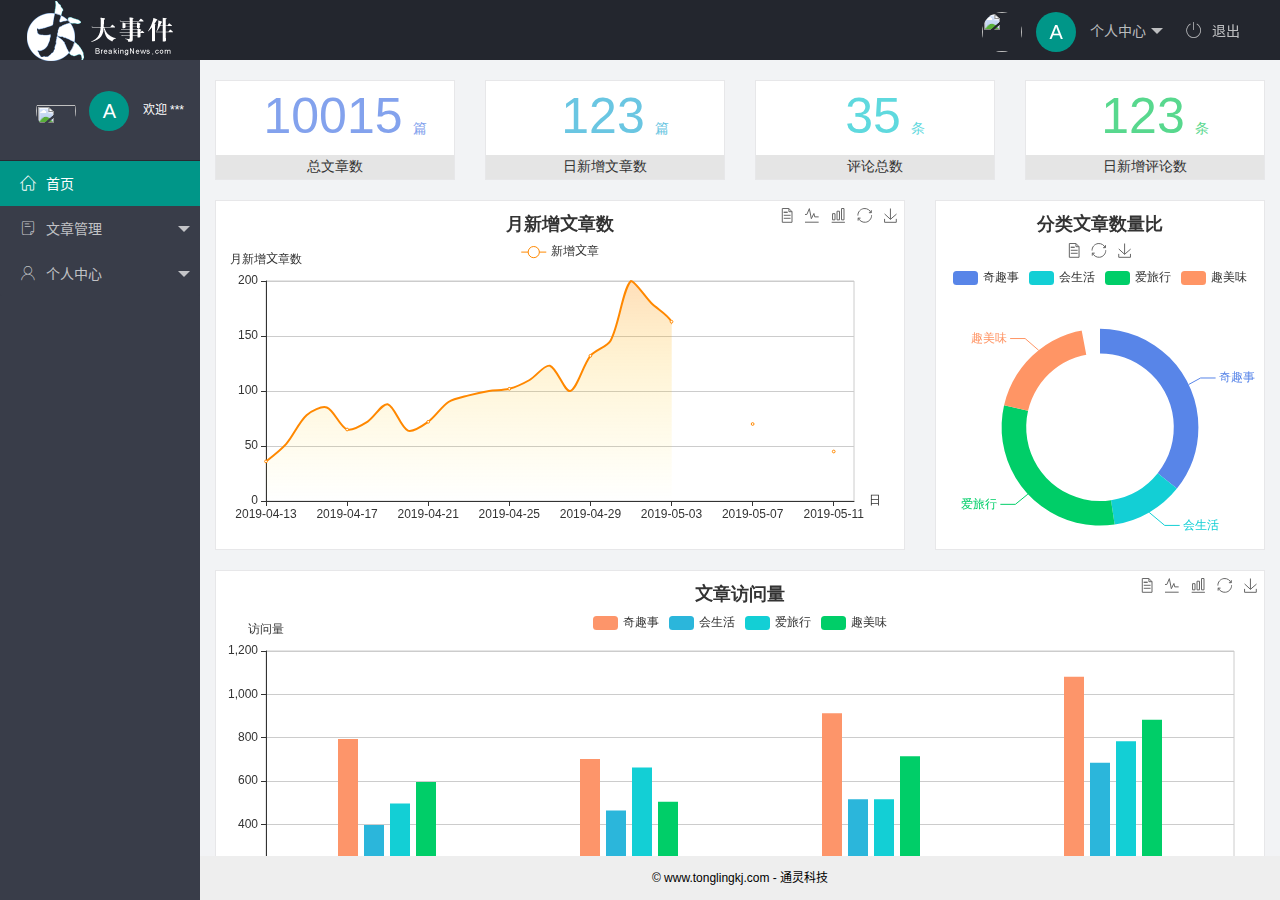
==== commit 1d67dd33: "完成一" ====
--- a/index.html
+++ b/index.html
@@ -17,7 +17,7 @@
         <ul class="layui-nav layui-layout-right">
           <li class="layui-nav-item class="userinfo"">
             <a href="javascript:;">
-              <img src="http://t.cn/RCzsdCq" class="layui-nav-img" />
+              <img src="#" class="layui-nav-img" />
               <span class="a-text">A</span>
               个人中心
             </a>
@@ -30,7 +30,7 @@
             </dl>
           </li>
           <li class="layui-nav-item">
-            <a href=""><span class="iconfont icon-tuichu"></span>退出</a>
+            <a href="javascript:;" id="btnout"><span class="iconfont icon-tuichu"></span>退出</a>
           </li>
         </ul>
       </div>
@@ -38,7 +38,7 @@
       <div class="layui-side layui-bg-black">
         <div class="layui-side-scroll">
           <div class="userinfo">
-            <img src="http://t.cn/RCzsdCq" class="layui-nav-img" />
+            <img src="#" class="layui-nav-img" />
             <span class="text-avatar">A</span>
             <span id="welcome">欢迎 ***</span>
           </div>
@@ -54,7 +54,7 @@
               >
             </li>
             <li class="layui-nav-item">
-              <a class="" href="javascript:;"
+              <a class="" a href="./home/dashboard.html" target="fm"
                 ><span class="iconfont icon-16"></span>文章管理</a
               >
               <dl class="layui-nav-child">
@@ -76,7 +76,7 @@
               </dl>
             </li>
             <li class="layui-nav-item">
-              <a href="javascript:;"
+              <a a href="./home/dashboard.html" target="fm"
                 ><span class="iconfont icon-user"></span>个人中心</a
               >
               <dl class="layui-nav-child">
@@ -113,5 +113,9 @@
     </div>
   </body>
   <script src="./assets/lib/layui/layui.all.js"></script>
-  <script src="./assets/lib/layui/layui.js"></script>
+  <!-- <script src="./assets/lib/layui/layui.js"></script> -->
+  <script src="./assets/lib/jquery.js"></script>
+  <script src="./assets/js/baseAPI.js"></script>
+  <script src="./assets/js/index.js"></script>
+
 </html>
--- a/assets/css/idnex.css
+++ b/assets/css/idnex.css
@@ -2,7 +2,7 @@
     display: inline-block;
     width: 40px;
     height: 40px;
-    background-color: green;
+    background-color: #009688;
     text-align: center;
     line-height: 40px;
     border-radius: 50%;
@@ -10,7 +10,7 @@
     font-size: 20px;
     color: white;
     position: relative;
-    top: 5px;
+    top: 3px;
 }
 
 .iconfont {
@@ -37,8 +37,8 @@
 }
 
 .userinfo {
-    height: 60px;
-    line-height: 60px;
+    height: 100px;
+    line-height: 100px;
     text-align: center;
     font-size: 12px;
     user-select: none;
@@ -66,4 +66,8 @@
     position: relative;
     top: 4px;
     margin-right: 10px;
+}
+
+a {
+    transition: none !important;
 }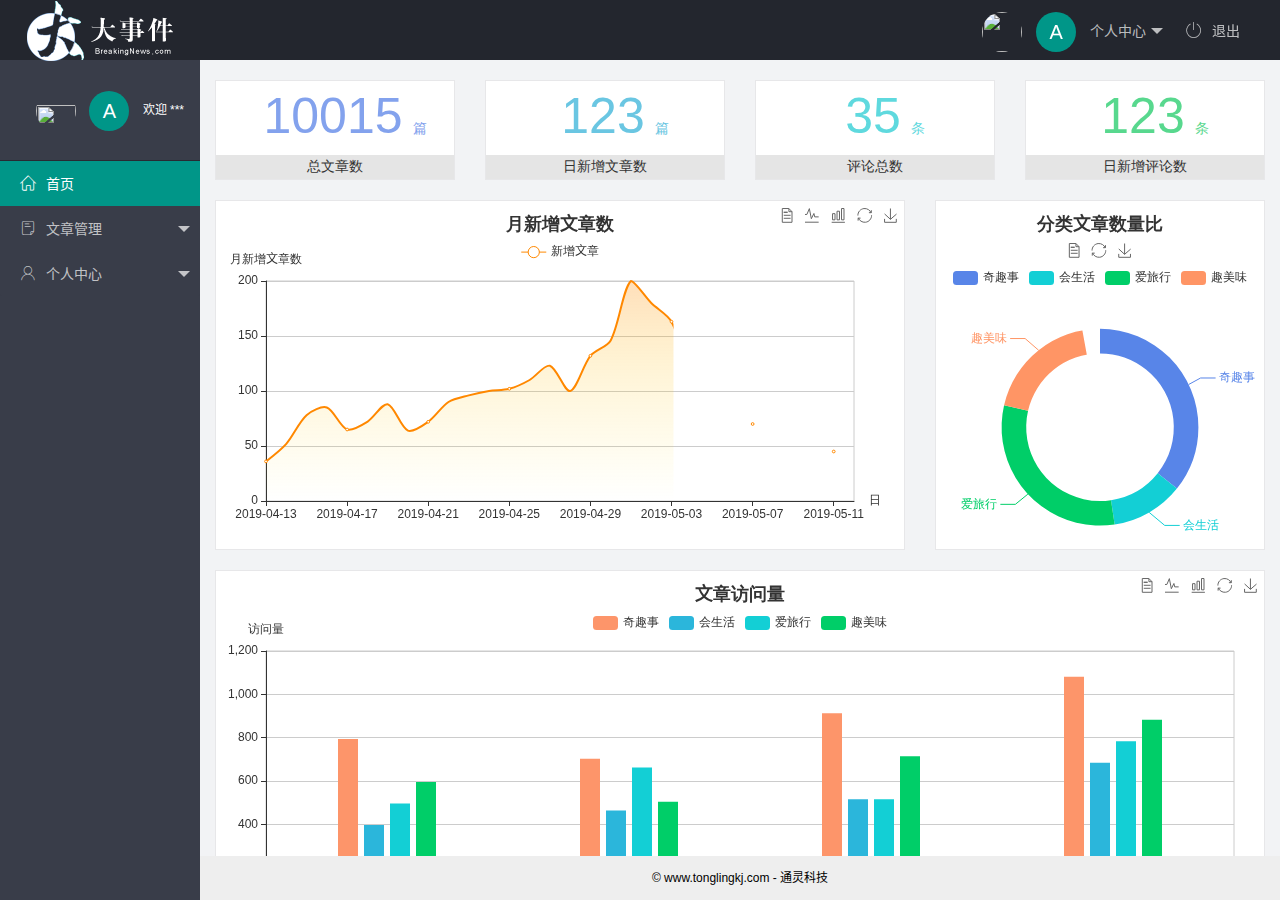
==== commit 903ddc84: "用户资料初步" ====
--- a/index.html
+++ b/index.html
@@ -76,12 +76,12 @@
               </dl>
             </li>
             <li class="layui-nav-item">
-              <a a href="./home/dashboard.html" target="fm"
+              <a  href="./home/dashboard.html" target="fm"
                 ><span class="iconfont icon-user"></span>个人中心</a
               >
               <dl class="layui-nav-child">
                 <dd>
-                  <a href="javascript:;"
+                  <a href="./user/user_info.html" target="fm" id="ziliao"
                     ><i class="layui-icon layui-icon-app"></i> 基本资料</a
                   >
                 </dd>
@@ -117,5 +117,5 @@
   <script src="./assets/lib/jquery.js"></script>
   <script src="./assets/js/baseAPI.js"></script>
   <script src="./assets/js/index.js"></script>
-
+ <!-- <script src="./assets/js/user_info.js"></script> -->
 </html>
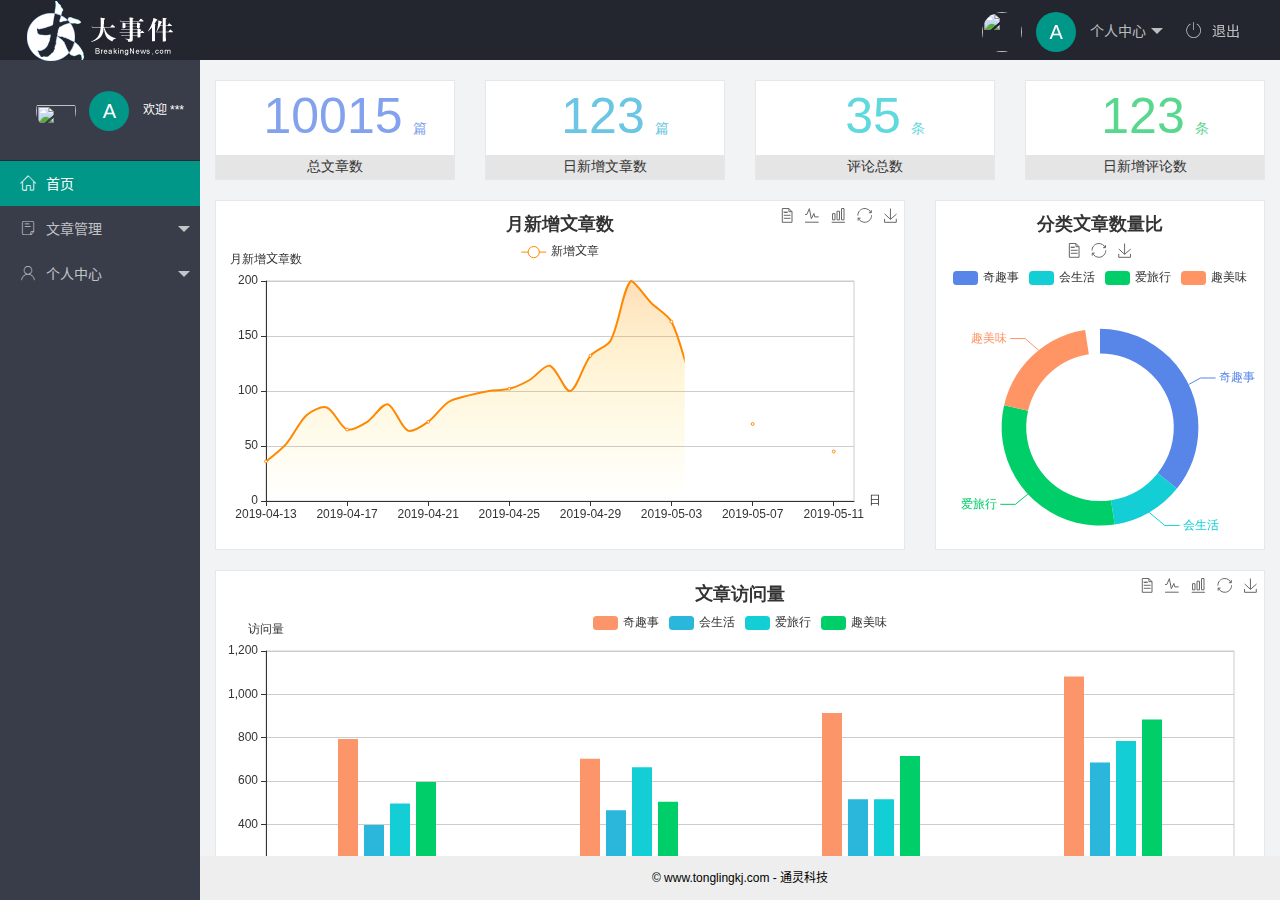
==== commit f1f3b628: "首页完成1" ====
--- a/index.html
+++ b/index.html
@@ -26,7 +26,7 @@
                 <a href="#">基本资料</a>
               </dd>
               <dd><a href="">更换头像</a></dd>
-              <dd><a href="">重置头像</a></dd>
+              <dd><a href="">重置密码</a></dd>
             </dl>
           </li>
           <li class="layui-nav-item">
@@ -86,12 +86,12 @@
                   >
                 </dd>
                 <dd>
-                  <a href="javascript:;"
+                  <a href="./user/change.html" target="fm" id="change"
                     ><i class="layui-icon layui-icon-app"></i> 更换头像</a
                   >
                 </dd>
                 <dd>
-                  <a href="javascript:;"
+                  <a href="./user/restpass.html" target="fm" id="pass"
                     ><i class="layui-icon layui-icon-app"></i> 重置密码</a
                   >
                 </dd>
